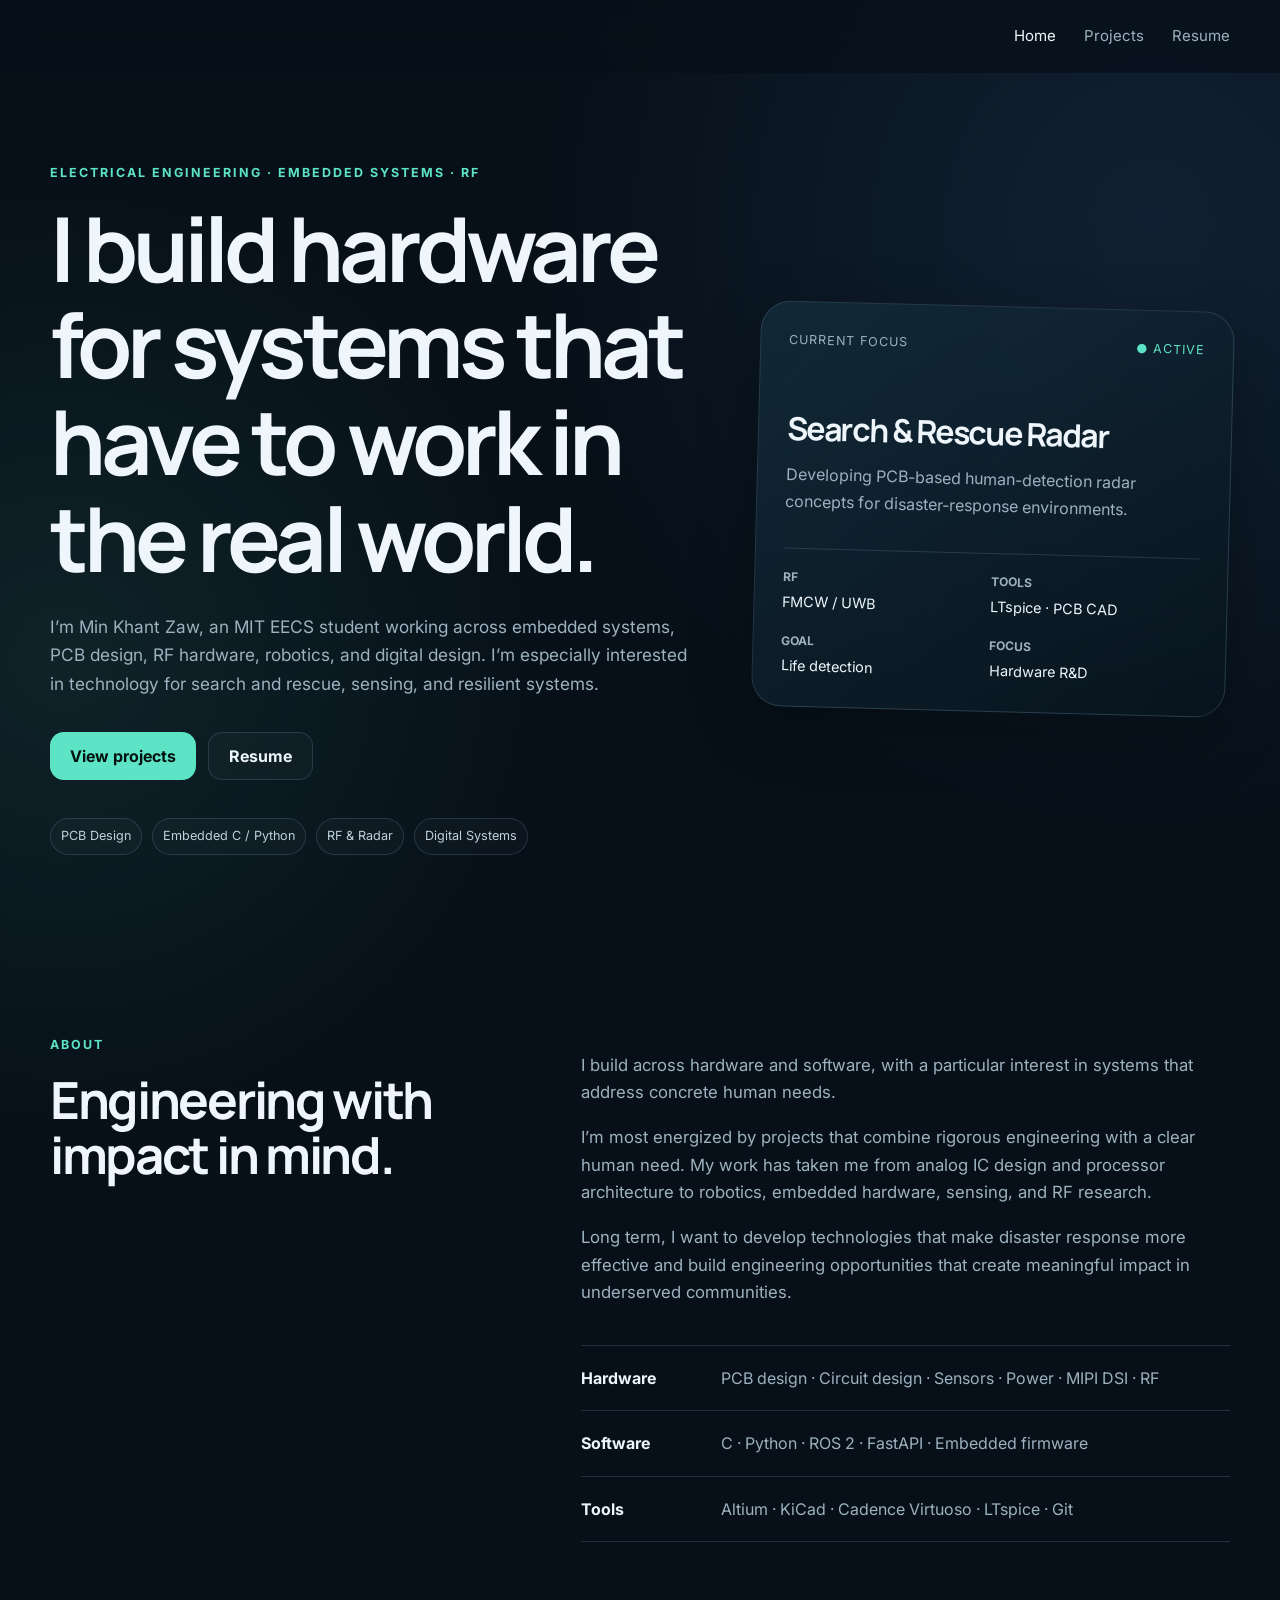
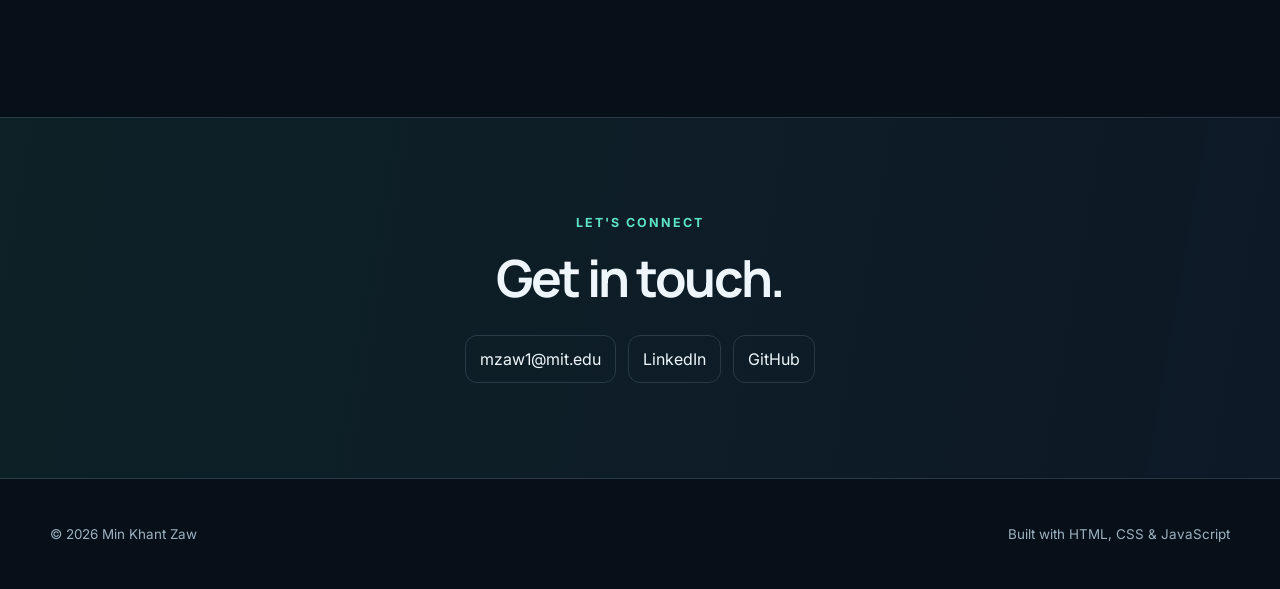
==== index.html @ 9ec224e6 "Combine about content with home page" ====
<!DOCTYPE html>
<html lang="en">
<head>
  <meta charset="UTF-8" />
  <meta name="viewport" content="width=device-width, initial-scale=1.0" />
  <meta name="description" content="Min Khant Zaw's electrical engineering and embedded systems portfolio." />
  <meta property="og:title" content="Min Khant Zaw | Engineering Portfolio" />
  <meta property="og:description" content="Electrical engineering, embedded systems, RF, robotics, and digital design projects." />
  <meta property="og:type" content="website" />
  <meta property="og:image" content="https://min-khant-zaw.github.io/og.png" />
  <meta name="twitter:card" content="summary_large_image" />
  <meta name="twitter:title" content="Min Khant Zaw | Engineering Portfolio" />
  <meta name="twitter:description" content="Electrical engineering, embedded systems, RF, robotics, and digital design projects." />
  <meta name="twitter:image" content="https://min-khant-zaw.github.io/og.png" />
  <title>Min Khant Zaw | Engineering Portfolio</title>
  <link rel="preconnect" href="https://fonts.googleapis.com">
  <link rel="preconnect" href="https://fonts.gstatic.com" crossorigin>
  <link href="https://fonts.googleapis.com/css2?family=Inter:wght@400;500;600;700&family=Manrope:wght@600;700;800&display=swap" rel="stylesheet">
  <link rel="stylesheet" href="styles.css" />
</head>
<body>
  <header class="site-header">
    <nav class="nav nav-simple container" aria-label="Primary navigation">
      <button class="nav-toggle" aria-expanded="false" aria-controls="nav-links" aria-label="Toggle navigation">☰</button>
      <div class="nav-links" id="nav-links">
        <a href="index.html" aria-current="page">Home</a>
        <a href="projects.html">Projects</a>
        <a href="resume.pdf" target="_blank" rel="noopener">Resume</a>
      </div>
    </nav>
  </header>

  <main id="top">
    <section class="hero container">
      <div class="hero-copy reveal">
        <p class="eyebrow">ELECTRICAL ENGINEERING · EMBEDDED SYSTEMS · RF</p>
        <h1>I build hardware for systems that have to work in the real world.</h1>
        <p class="hero-text">
          I’m Min Khant Zaw, an MIT EECS student working across embedded systems, PCB design,
          RF hardware, robotics, and digital design. I’m especially interested in technology
          for search and rescue, sensing, and resilient systems.
        </p>
        <div class="hero-actions">
          <a class="button primary" href="projects.html">View projects</a>
          <a class="button secondary" href="resume.pdf" target="_blank" rel="noopener">Resume</a>
        </div>
        <div class="hero-meta" aria-label="Areas of focus">
          <span>PCB Design</span>
          <span>Embedded C / Python</span>
          <span>RF & Radar</span>
          <span>Digital Systems</span>
        </div>
      </div>

      <aside class="hero-panel reveal" aria-label="Engineering focus">
        <div class="signal-card">
          <div class="signal-header">
            <span>Current focus</span>
            <span class="status-dot">● Active</span>
          </div>
          <h2>Search & Rescue Radar</h2>
          <p>Developing PCB-based human-detection radar concepts for disaster-response environments.</p>
          <div class="signal-grid">
            <div><strong>RF</strong><span>FMCW / UWB</span></div>
            <div><strong>Tools</strong><span>LTspice · PCB CAD</span></div>
            <div><strong>Goal</strong><span>Life detection</span></div>
            <div><strong>Focus</strong><span>Hardware R&D</span></div>
          </div>
        </div>
      </aside>
    </section>

    <section class="section page-section split-section container" aria-labelledby="about-title">
      <div class="section-heading reveal">
        <p class="eyebrow">ABOUT</p>
        <h2 id="about-title">Engineering with impact in mind.</h2>
      </div>
      <div class="about-copy reveal">
        <p>I build across hardware and software, with a particular interest in systems that address concrete human needs.</p>
        <p>I’m most energized by projects that combine rigorous engineering with a clear human need. My work has taken me from analog IC design and processor architecture to robotics, embedded hardware, sensing, and RF research.</p>
        <p>Long term, I want to develop technologies that make disaster response more effective and build engineering opportunities that create meaningful impact in underserved communities.</p>
        <div class="skills">
          <div><strong>Hardware</strong><span>PCB design · Circuit design · Sensors · Power · MIPI DSI · RF</span></div>
          <div><strong>Software</strong><span>C · Python · ROS 2 · FastAPI · Embedded firmware</span></div>
          <div><strong>Tools</strong><span>Altium · KiCad · Cadence Virtuoso · LTspice · Git</span></div>
        </div>
      </div>
    </section>

    <section class="contact-section" aria-labelledby="connect-title">
      <div class="contact-inner container reveal">
        <p class="eyebrow">LET'S CONNECT</p>
        <h2 id="connect-title">Get in touch.</h2>
        <div class="contact-links">
          <a href="mailto:mzaw1@mit.edu">mzaw1@mit.edu</a>
          <a href="https://www.linkedin.com/in/minkhant-zaw/" target="_blank" rel="noopener">LinkedIn</a>
          <a href="https://github.com/Min-Khant-Zaw" target="_blank" rel="noopener">GitHub</a>
        </div>
      </div>
    </section>
  </main>

  <footer class="footer container">
    <span>© <span id="year"></span> Min Khant Zaw</span>
    <span>Built with HTML, CSS & JavaScript</span>
  </footer>

  <script src="script.js"></script>
</body>
</html>
---- styles.css ----
:root {
  --bg: #071019;
  --bg-soft: #0b1722;
  --panel: rgba(15, 31, 44, 0.72);
  --panel-solid: #0f1f2c;
  --text: #eef6fb;
  --muted: #9db1bf;
  --line: rgba(173, 213, 235, 0.16);
  --accent: #5de4c7;
  --accent-2: #5fa8ff;
  --max: 1180px;
  --radius: 24px;
  --shadow: 0 20px 60px rgba(0,0,0,.28);
}

* { box-sizing: border-box; }
html { scroll-behavior: smooth; }
body {
  margin: 0;
  font-family: Inter, system-ui, -apple-system, BlinkMacSystemFont, "Segoe UI", sans-serif;
  color: var(--text);
  background:
    radial-gradient(circle at 90% 10%, rgba(95,168,255,.11), transparent 27%),
    radial-gradient(circle at 5% 30%, rgba(93,228,199,.09), transparent 25%),
    var(--bg);
  line-height: 1.65;
}

a { color: inherit; text-decoration: none; }
button { font: inherit; }
.container { width: min(calc(100% - 40px), var(--max)); margin-inline: auto; }

.site-header {
  position: sticky; top: 0; z-index: 20;
  background: rgba(7,16,25,.72);
  backdrop-filter: blur(18px);
  border-bottom: 1px solid transparent;
}
.site-header.scrolled { border-bottom-color: var(--line); }
.nav { min-height: 72px; display: flex; align-items: center; justify-content: space-between; }
.nav-simple { justify-content: flex-end; }
.brand {
  width: 44px; height: 44px; display: grid; place-items: center;
  border: 1px solid var(--line); border-radius: 13px; font-family: Manrope, sans-serif;
  font-weight: 800; letter-spacing: -.05em; background: rgba(255,255,255,.03);
}
.nav-links { display: flex; gap: 28px; color: var(--muted); font-size: .94rem; }
.nav-links a:hover { color: var(--text); }
.nav-links a[aria-current="page"] { color: var(--text); }
.nav-toggle { display: none; background: none; color: var(--text); border: 0; font-size: 1.4rem; }

.hero { min-height: 700px; display: grid; grid-template-columns: 1.15fr .85fr; gap: 64px; align-items: center; padding-block: 90px 110px; }
.eyebrow { margin: 0 0 16px; color: var(--accent); font-size: .78rem; font-weight: 700; letter-spacing: .16em; }
h1,h2,h3 { font-family: Manrope, Inter, sans-serif; line-height: 1.08; margin-top: 0; }
h1 { max-width: 780px; font-size: clamp(3rem, 7vw, 5.9rem); letter-spacing: -.055em; margin-bottom: 26px; }
h2 { font-size: clamp(2.1rem, 4vw, 3.6rem); letter-spacing: -.045em; margin-bottom: 18px; }
h3 { font-size: 1.32rem; letter-spacing: -.025em; margin-bottom: 12px; }
.hero-text { max-width: 710px; color: var(--muted); font-size: 1.08rem; }
.hero-actions { display: flex; gap: 12px; margin: 34px 0 38px; flex-wrap: wrap; }
.button { display: inline-flex; min-height: 48px; align-items: center; justify-content: center; padding: 0 20px; border-radius: 14px; font-weight: 700; }
.button.primary { color: #04110e; background: var(--accent); }
.button.primary:hover { transform: translateY(-2px); }
.button.secondary { border: 1px solid var(--line); background: rgba(255,255,255,.025); }
.hero-meta { display: flex; flex-wrap: wrap; gap: 10px; }
.hero-meta span, .tags span { padding: 7px 10px; color: #bfd0da; border: 1px solid var(--line); border-radius: 999px; font-size: .79rem; background: rgba(255,255,255,.025); }

.signal-card { padding: 28px; border: 1px solid var(--line); border-radius: 30px; background: linear-gradient(145deg, rgba(19,43,58,.88), rgba(8,20,29,.8)); box-shadow: var(--shadow); transform: rotate(1.5deg); }
.signal-header { display: flex; justify-content: space-between; gap: 20px; color: var(--muted); font-size: .78rem; text-transform: uppercase; letter-spacing: .08em; }
.status-dot { color: var(--accent); }
.signal-card h2 { margin: 60px 0 12px; font-size: 2rem; }
.signal-card p { color: var(--muted); }
.signal-grid { display: grid; grid-template-columns: 1fr 1fr; border-top: 1px solid var(--line); margin-top: 34px; }
.signal-grid div { padding: 18px 10px 0 0; }
.signal-grid strong, .signal-grid span { display: block; }
.signal-grid strong { font-size: .75rem; color: var(--muted); text-transform: uppercase; }
.signal-grid span { font-size: .9rem; margin-top: 3px; }

.section { padding-block: 105px; }
.page-hero { padding-block: 100px 50px; border-bottom: 1px solid var(--line); }
.page-hero h1 { font-size: clamp(3.5rem, 8vw, 6.6rem); margin-bottom: 20px; }
.page-hero > p:last-child { max-width: 760px; margin: 0; color: var(--muted); font-size: 1.08rem; }
.page-section { padding-top: 70px; }
.section-heading { max-width: 720px; margin-bottom: 46px; }
.section-heading > p:last-child { color: var(--muted); margin-bottom: 0; }
.project-grid { display: grid; grid-template-columns: repeat(2, minmax(0,1fr)); gap: 22px; }
.project-card { overflow: hidden; border: 1px solid var(--line); border-radius: var(--radius); background: var(--panel); box-shadow: 0 8px 30px rgba(0,0,0,.13); }
.project-card:hover { border-color: rgba(93,228,199,.34); transform: translateY(-4px); }
.project-card, .button { transition: .24s ease; }
.project-card.featured { grid-column: 1 / -1; display: grid; grid-template-columns: .92fr 1.08fr; }
.project-visual { position: relative; min-height: 250px; overflow: hidden; border-bottom: 1px solid var(--line); background: #0b1722; }
.featured .project-visual { min-height: 100%; border-bottom: 0; border-right: 1px solid var(--line); }
.project-content { padding: 28px; }
.project-topline { display: flex; justify-content: space-between; gap: 20px; margin-bottom: 18px; color: var(--muted); font-size: .75rem; text-transform: uppercase; letter-spacing: .08em; }
.project-content > p { color: var(--muted); }
.project-content ul { padding-left: 19px; color: #c3d1da; }
.tags { display: flex; flex-wrap: wrap; gap: 8px; margin-top: 22px; }

/* Project illustrations */
.radar-visual { min-height: 380px; background: radial-gradient(circle at 50% 50%, #102b32, #08131c 68%); }
.radar-ring { position: absolute; left: 50%; top: 50%; border: 1px solid rgba(93,228,199,.27); border-radius: 50%; transform: translate(-50%,-50%); }
.ring-1 { width: 120px; height: 120px; } .ring-2 { width: 220px; height: 220px; } .ring-3 { width: 330px; height: 330px; }
.radar-sweep { position: absolute; left: 50%; top: 50%; width: 44%; height: 2px; transform-origin: left center; background: linear-gradient(90deg, var(--accent), transparent); animation: sweep 5s linear infinite; }
.radar-target { position: absolute; width: 9px; height: 9px; border-radius: 50%; background: var(--accent); box-shadow: 0 0 16px var(--accent); }
.target-1 { top: 31%; right: 25%; } .target-2 { bottom: 26%; left: 31%; }
@keyframes sweep { to { transform: rotate(360deg); } }

.heat-visual { background: linear-gradient(145deg,#0f1728,#122331); }
.heat-map { position:absolute; inset:0; background: radial-gradient(circle at 20% 25%, rgba(95,168,255,.55), transparent 16%), radial-gradient(circle at 68% 65%, rgba(93,228,199,.5), transparent 18%), radial-gradient(circle at 44% 45%, rgba(255,149,89,.38), transparent 14%); filter: blur(2px); }
.device-chip { position:absolute; right:28px; bottom:28px; padding:20px 24px; border:1px solid rgba(255,255,255,.16); border-radius:16px; background:#111f29; font-weight:700; box-shadow: 0 12px 30px rgba(0,0,0,.3); }
.cpu-visual { display:grid; place-items:center; background-image: linear-gradient(rgba(255,255,255,.035) 1px, transparent 1px), linear-gradient(90deg, rgba(255,255,255,.035) 1px, transparent 1px); background-size:32px 32px; }
.cpu-core { z-index:2; display:grid; place-items:center; width:105px; height:105px; border:1px solid rgba(95,168,255,.48); border-radius:20px; background:#102133; box-shadow:0 0 45px rgba(95,168,255,.12); font-weight:800; }
.trace { position:absolute; background:rgba(95,168,255,.45); } .t1,.t2{height:2px;width:35%;}.t1{left:0;top:40%;}.t2{right:0;bottom:40%;}.t3,.t4{width:2px;height:33%;}.t3{top:0;left:40%;}.t4{bottom:0;right:40%;}
.robot-visual { perspective: 400px; background: linear-gradient(#0e2230,#08121a); }
.road { position:absolute; left:22%; right:22%; top:0; bottom:-20%; background:#182630; transform: rotateX(52deg); transform-origin:top; }
.lane { position:absolute; top:0; bottom:-20%; width:3px; background:rgba(255,255,255,.55); transform:rotateX(52deg); transform-origin:top; }.lane.left{left:39%;}.lane.right{right:39%;}
.robot { position:absolute; left:50%; bottom:45px; transform:translateX(-50%); font-size:2.6rem; color:var(--accent); text-shadow:0 0 20px rgba(93,228,199,.5); }
.analog-visual { display:grid; place-items:center; padding:28px; color:var(--accent-2); background:linear-gradient(145deg,#101c28,#0b151e); }
.analog-visual svg { width:100%; max-height:190px; }
.display-visual { background:linear-gradient(135deg,#09131d,#122230); }
.screen { position:absolute; left:10%; top:14%; width:42%; height:67%; border:4px solid #1d3341; border-radius:14px; background:linear-gradient(160deg,#204463,#102231); display:grid; place-items:center; box-shadow:0 20px 35px rgba(0,0,0,.25); }
.board { position:absolute; right:9%; top:30%; width:30%; height:40%; border:1px solid rgba(93,228,199,.4); background:#14352f; border-radius:12px; display:grid; place-items:center; font-size:.8rem; }
.cable { position:absolute; left:50%; right:35%; top:49%; height:8px; background:#c0ac7b; transform:rotate(-5deg); }

.timeline { border-top: 1px solid var(--line); }
.timeline-item { display: grid; grid-template-columns: 190px 1fr; gap: 32px; padding: 30px 0; border-bottom: 1px solid var(--line); }
.timeline-date { color: var(--accent); font-size: .9rem; font-weight: 600; }
.timeline-item h3 { margin-bottom: 6px; }
.timeline-item p { color: var(--muted); margin: 0; }

.split-section { display:grid; grid-template-columns:.82fr 1.18fr; gap:80px; align-items:start; }
.split-section .section-heading { position:sticky; top:110px; }
.about-copy > p { color:var(--muted); font-size:1.05rem; }
.skills { margin-top:38px; border-top:1px solid var(--line); }
.skills div { padding:19px 0; border-bottom:1px solid var(--line); display:grid; grid-template-columns:120px 1fr; gap:20px; }
.skills span { color:var(--muted); }

.contact-section { margin-top:70px; border-top:1px solid var(--line); border-bottom:1px solid var(--line); background:linear-gradient(100deg,rgba(93,228,199,.08),rgba(95,168,255,.06)); }
.contact-inner { padding-block:95px; text-align:center; }
.contact-inner h2 { max-width:780px; margin-inline:auto; }
.contact-inner h1 { max-width:900px; margin-inline:auto; font-size:clamp(3rem,7vw,5.8rem); }
.contact-inner > p:not(.eyebrow) { color:var(--muted); }
.contact-links { display:flex; justify-content:center; flex-wrap:wrap; gap:12px; margin-top:30px; }
.contact-links a { padding:10px 14px; border:1px solid var(--line); border-radius:12px; }
.contact-links a:hover { border-color:rgba(93,228,199,.45); }
.contact-page { min-height:calc(100vh - 182px); display:grid; align-items:center; }
.standalone-contact { width:100%; margin-top:0; }
.footer { min-height:110px; display:flex; align-items:center; justify-content:space-between; gap:20px; color:var(--muted); font-size:.84rem; }

.reveal { opacity:0; transform:translateY(16px); transition:opacity .65s ease, transform .65s ease; }
.reveal.visible { opacity:1; transform:none; }

@media (max-width: 900px) {
  .hero { grid-template-columns:1fr; min-height:auto; gap:36px; padding-top:75px; }
  .hero-panel { max-width:600px; }
  .project-grid { grid-template-columns:1fr; }
  .project-card.featured { grid-column:auto; grid-template-columns:1fr; }
  .featured .project-visual { border-right:0; border-bottom:1px solid var(--line); min-height:300px; }
  .split-section { grid-template-columns:1fr; gap:12px; }
  .split-section .section-heading { position:static; }
}

@media (max-width: 680px) {
  .container { width:min(calc(100% - 28px),var(--max)); }
  .nav-toggle { display:block; }
  .nav-links { display:none; position:absolute; top:72px; left:14px; right:14px; padding:18px; flex-direction:column; gap:15px; border:1px solid var(--line); border-radius:16px; background:#0b1722; box-shadow:var(--shadow); }
  .nav-links.open { display:flex; }
  .hero { padding-block:64px 80px; }
  .page-hero { padding-block:70px 38px; }
  h1 { font-size:clamp(2.8rem,14vw,4.2rem); }
  .section { padding-block:78px; }
  .timeline-item { grid-template-columns:1fr; gap:6px; }
  .skills div { grid-template-columns:1fr; gap:5px; }
  .footer { flex-direction:column; justify-content:center; align-items:flex-start; padding-block:28px; }
}

@media (prefers-reduced-motion: reduce) {
  html { scroll-behavior:auto; }
  *, *::before, *::after { animation-duration:.01ms !important; animation-iteration-count:1 !important; transition-duration:.01ms !important; }
  .reveal { opacity:1; transform:none; }
}
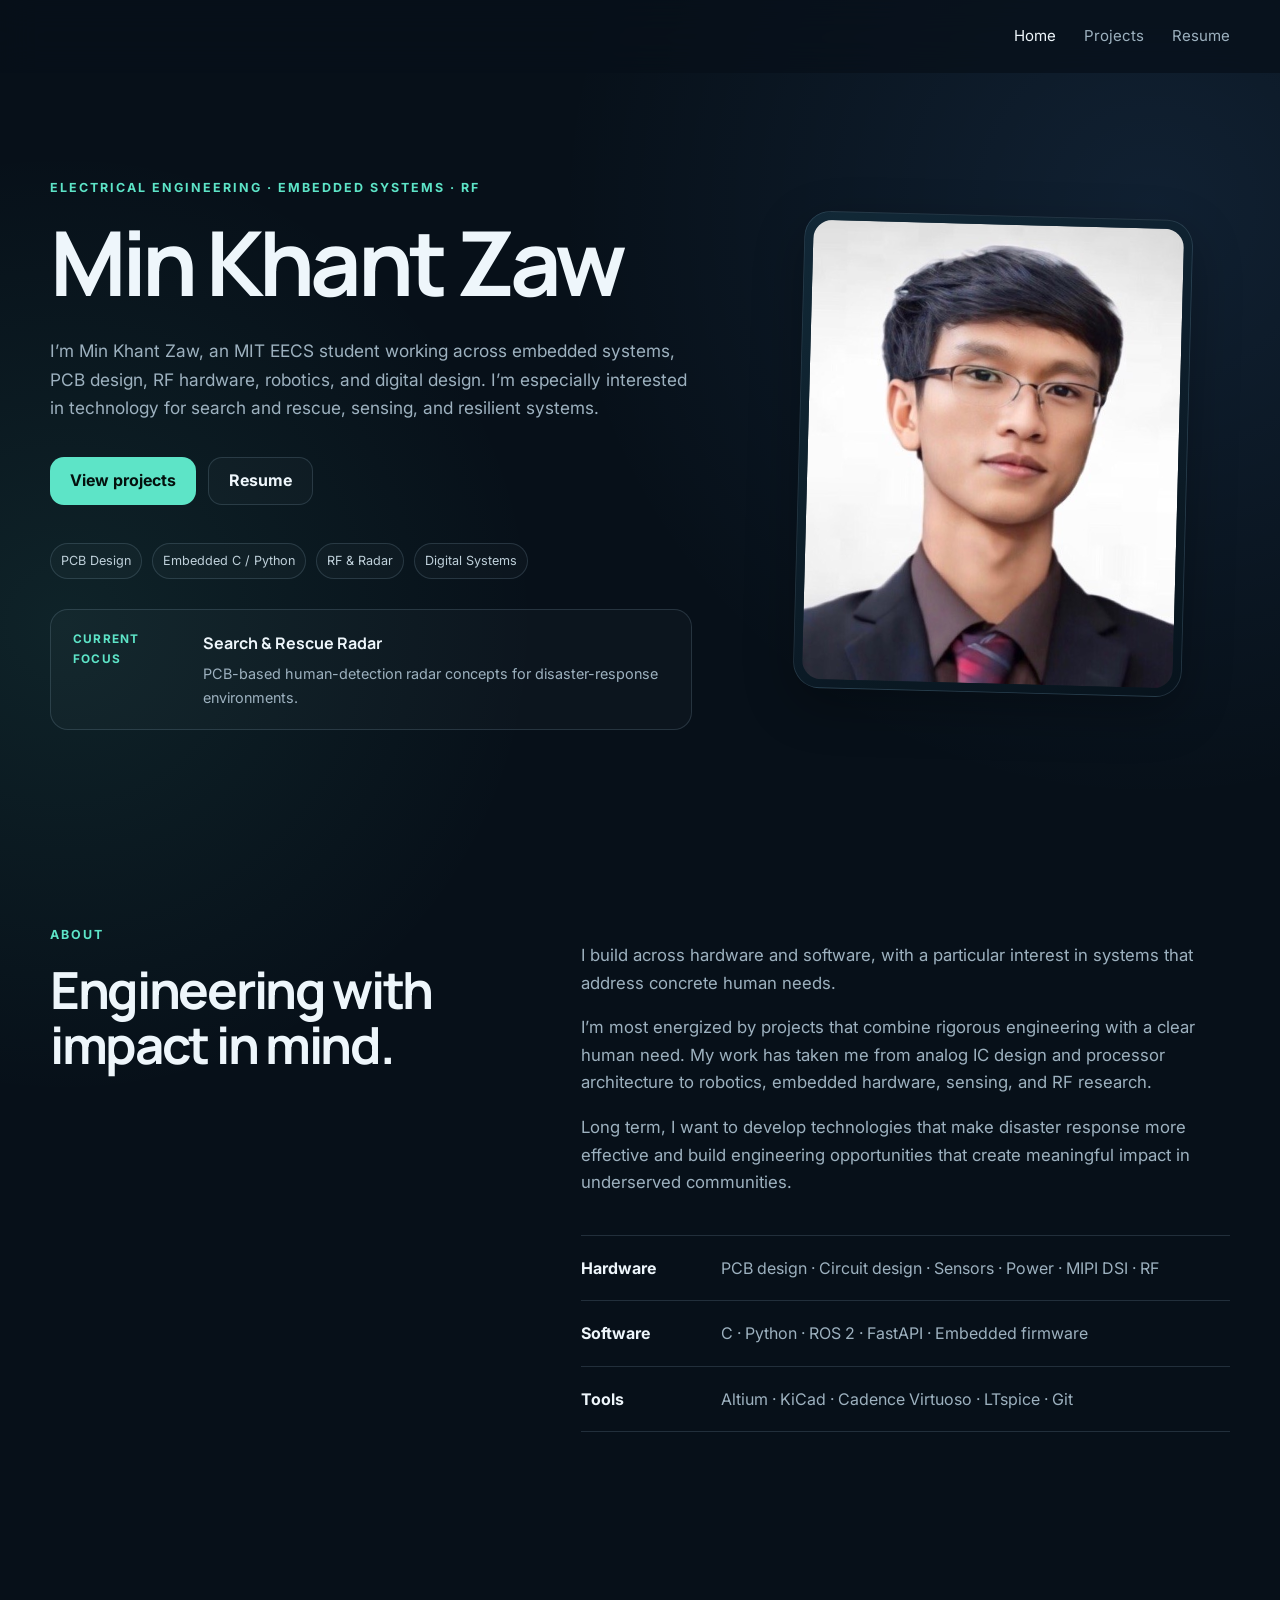
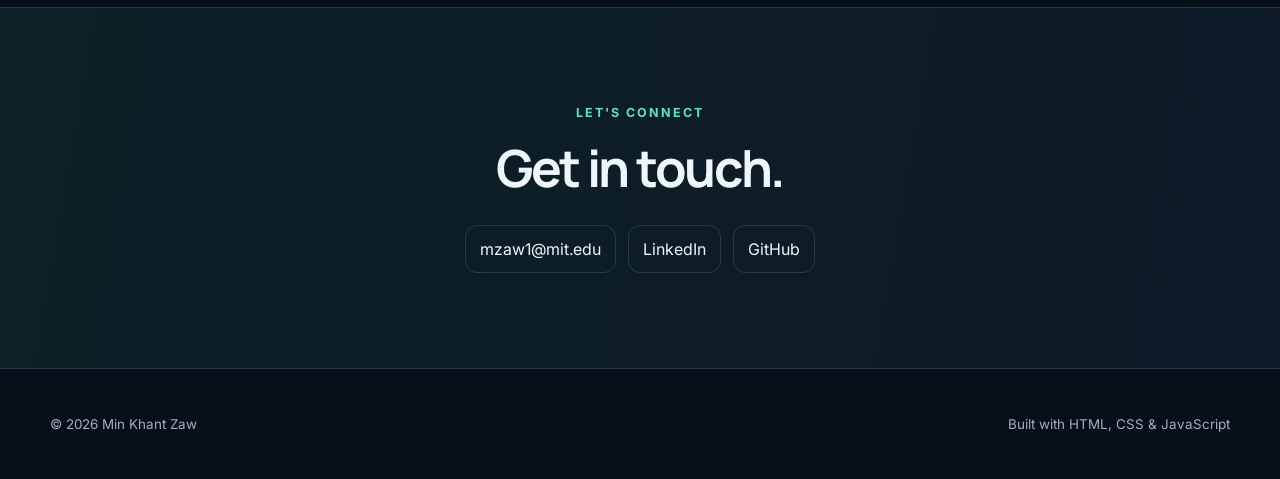
==== commit f1c583db: "Add portrait and current focus to home" ====
--- a/index.html
+++ b/index.html
@@ -34,7 +34,7 @@
     <section class="hero container">
       <div class="hero-copy reveal">
         <p class="eyebrow">ELECTRICAL ENGINEERING · EMBEDDED SYSTEMS · RF</p>
-        <h1>I build hardware for systems that have to work in the real world.</h1>
+        <h1>Min Khant Zaw</h1>
         <p class="hero-text">
           I’m Min Khant Zaw, an MIT EECS student working across embedded systems, PCB design,
           RF hardware, robotics, and digital design. I’m especially interested in technology
@@ -50,23 +50,19 @@
           <span>RF & Radar</span>
           <span>Digital Systems</span>
         </div>
+        <div class="focus-strip">
+          <span class="focus-label">Current focus</span>
+          <div>
+            <strong>Search &amp; Rescue Radar</strong>
+            <p>PCB-based human-detection radar concepts for disaster-response environments.</p>
+          </div>
+        </div>
       </div>
 
-      <aside class="hero-panel reveal" aria-label="Engineering focus">
-        <div class="signal-card">
-          <div class="signal-header">
-            <span>Current focus</span>
-            <span class="status-dot">● Active</span>
-          </div>
-          <h2>Search & Rescue Radar</h2>
-          <p>Developing PCB-based human-detection radar concepts for disaster-response environments.</p>
-          <div class="signal-grid">
-            <div><strong>RF</strong><span>FMCW / UWB</span></div>
-            <div><strong>Tools</strong><span>LTspice · PCB CAD</span></div>
-            <div><strong>Goal</strong><span>Life detection</span></div>
-            <div><strong>Focus</strong><span>Hardware R&D</span></div>
-          </div>
-        </div>
+      <aside class="hero-panel reveal" aria-label="Portrait of Min Khant Zaw">
+        <figure class="profile-card">
+          <img src="profile-picture.jpg" alt="Min Khant Zaw" width="560" height="560" />
+        </figure>
       </aside>
     </section>
 
--- a/styles.css
+++ b/styles.css
@@ -63,6 +63,45 @@
 .button.secondary { border: 1px solid var(--line); background: rgba(255,255,255,.025); }
 .hero-meta { display: flex; flex-wrap: wrap; gap: 10px; }
 .hero-meta span, .tags span { padding: 7px 10px; color: #bfd0da; border: 1px solid var(--line); border-radius: 999px; font-size: .79rem; background: rgba(255,255,255,.025); }
+
+.hero-panel { display: flex; justify-content: center; }
+.profile-card {
+  margin: 0;
+  padding: 10px;
+  border: 1px solid var(--line);
+  border-radius: 32px;
+  background: linear-gradient(145deg, rgba(19,43,58,.88), rgba(8,20,29,.8));
+  box-shadow: var(--shadow);
+  transform: rotate(1.5deg) scale(.82);
+  transform-origin: center;
+}
+.profile-card img {
+  display: block;
+  width: 100%;
+  aspect-ratio: 1;
+  object-fit: cover;
+  border-radius: 23px;
+}
+.focus-strip {
+  max-width: 710px;
+  display: grid;
+  grid-template-columns: 110px 1fr;
+  gap: 20px;
+  margin-top: 30px;
+  padding: 20px 22px;
+  border: 1px solid var(--line);
+  border-radius: 18px;
+  background: rgba(255,255,255,.025);
+}
+.focus-label {
+  color: var(--accent);
+  font-size: .74rem;
+  font-weight: 700;
+  letter-spacing: .1em;
+  text-transform: uppercase;
+}
+.focus-strip strong { display: block; font-family: Manrope, Inter, sans-serif; }
+.focus-strip p { margin: 5px 0 0; color: var(--muted); font-size: .9rem; }
 
 .signal-card { padding: 28px; border: 1px solid var(--line); border-radius: 30px; background: linear-gradient(145deg, rgba(19,43,58,.88), rgba(8,20,29,.8)); box-shadow: var(--shadow); transform: rotate(1.5deg); }
 .signal-header { display: flex; justify-content: space-between; gap: 20px; color: var(--muted); font-size: .78rem; text-transform: uppercase; letter-spacing: .08em; }
@@ -170,6 +209,7 @@
   .section { padding-block:78px; }
   .timeline-item { grid-template-columns:1fr; gap:6px; }
   .skills div { grid-template-columns:1fr; gap:5px; }
+  .focus-strip { grid-template-columns: 1fr; gap: 8px; }
   .footer { flex-direction:column; justify-content:center; align-items:flex-start; padding-block:28px; }
 }
 
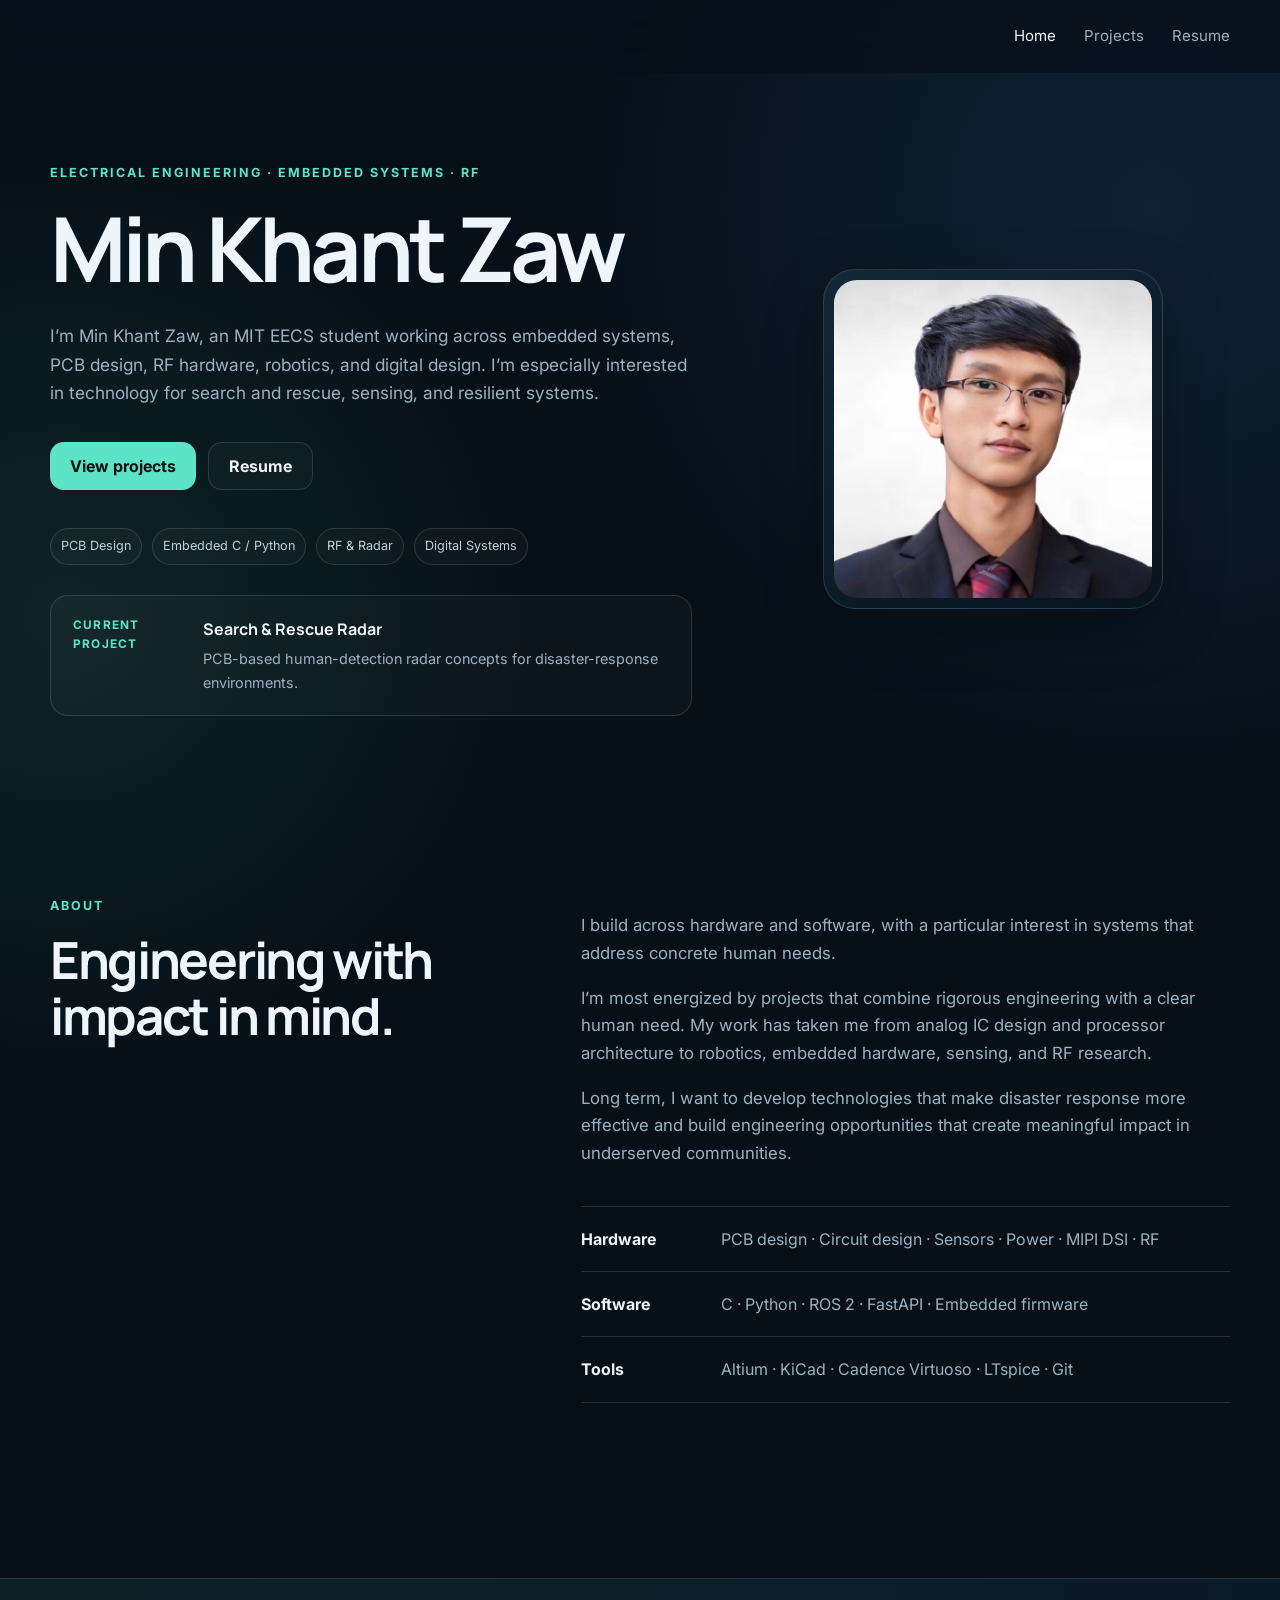
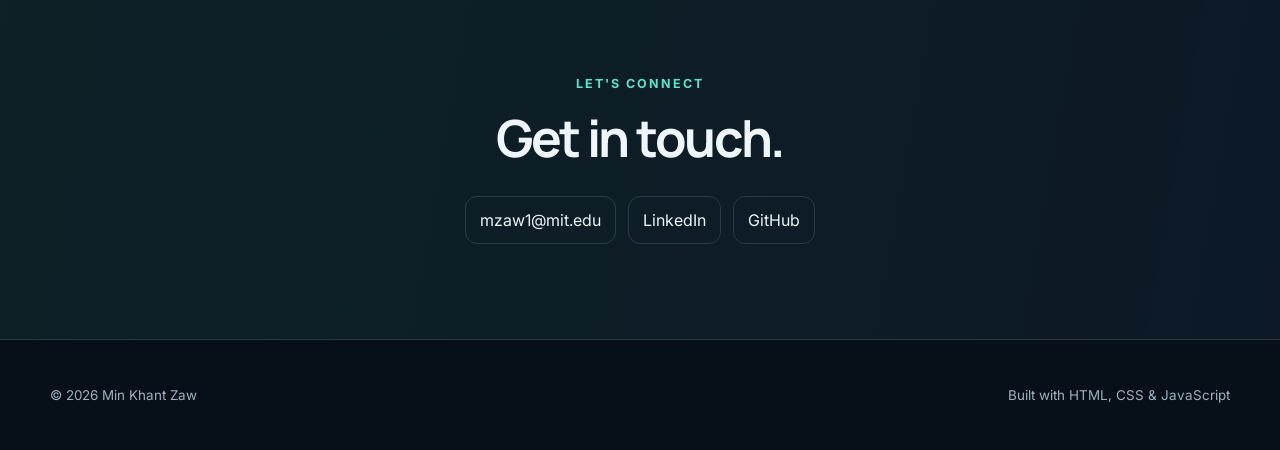
==== commit ebb221b0: "Resize portrait without cropping" ====
--- a/index.html
+++ b/index.html
@@ -51,7 +51,7 @@
           <span>Digital Systems</span>
         </div>
         <div class="focus-strip">
-          <span class="focus-label">Current focus</span>
+          <span class="focus-label">Current Project</span>
           <div>
             <strong>Search &amp; Rescue Radar</strong>
             <p>PCB-based human-detection radar concepts for disaster-response environments.</p>
--- a/styles.css
+++ b/styles.css
@@ -64,22 +64,21 @@
 .hero-meta { display: flex; flex-wrap: wrap; gap: 10px; }
 .hero-meta span, .tags span { padding: 7px 10px; color: #bfd0da; border: 1px solid var(--line); border-radius: 999px; font-size: .79rem; background: rgba(255,255,255,.025); }
 
-.hero-panel { display: flex; justify-content: center; }
+.hero-panel { display: flex; justify-content: center; align-items: center; }
 .profile-card {
   margin: 0;
+  width: min(100%, 340px);
   padding: 10px;
   border: 1px solid var(--line);
   border-radius: 32px;
   background: linear-gradient(145deg, rgba(19,43,58,.88), rgba(8,20,29,.8));
   box-shadow: var(--shadow);
-  transform: rotate(1.5deg) scale(.82);
-  transform-origin: center;
 }
 .profile-card img {
   display: block;
   width: 100%;
-  aspect-ratio: 1;
-  object-fit: cover;
+  height: auto;
+  object-fit: contain;
   border-radius: 23px;
 }
 .focus-strip {
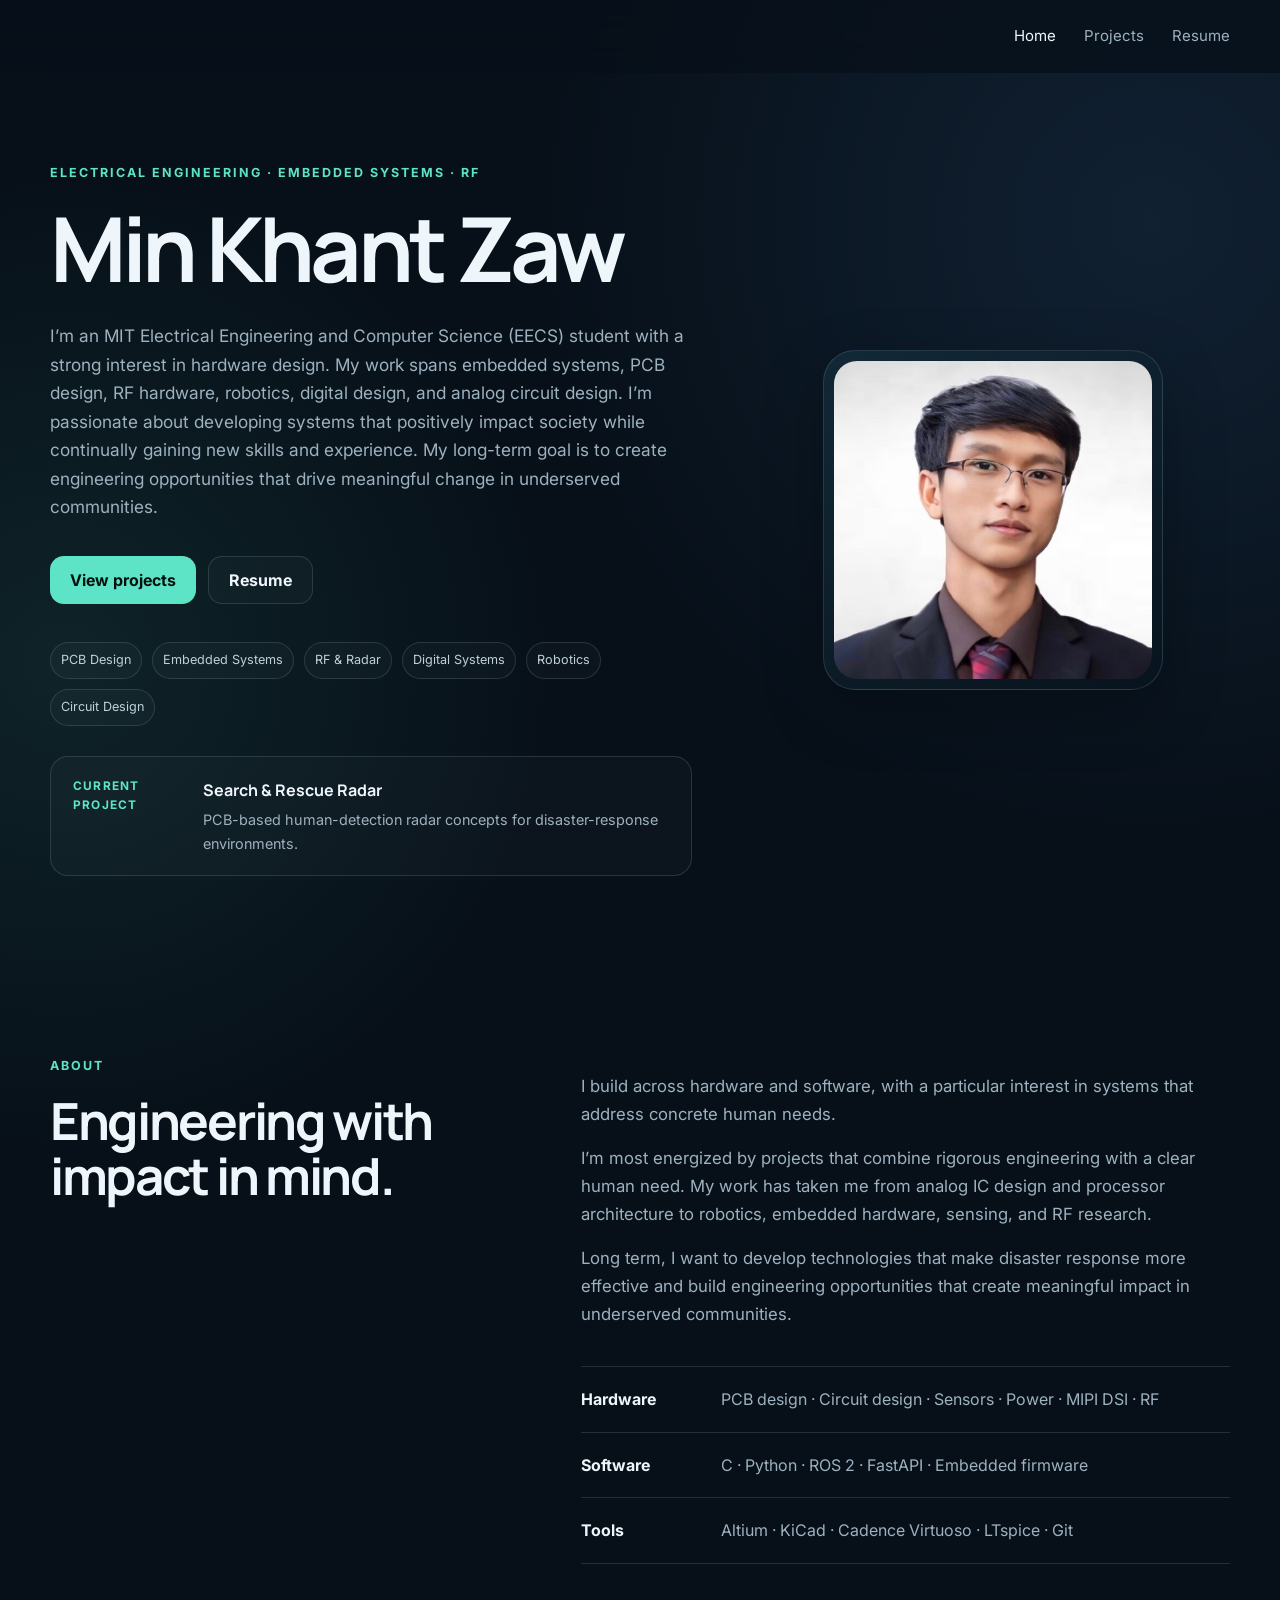
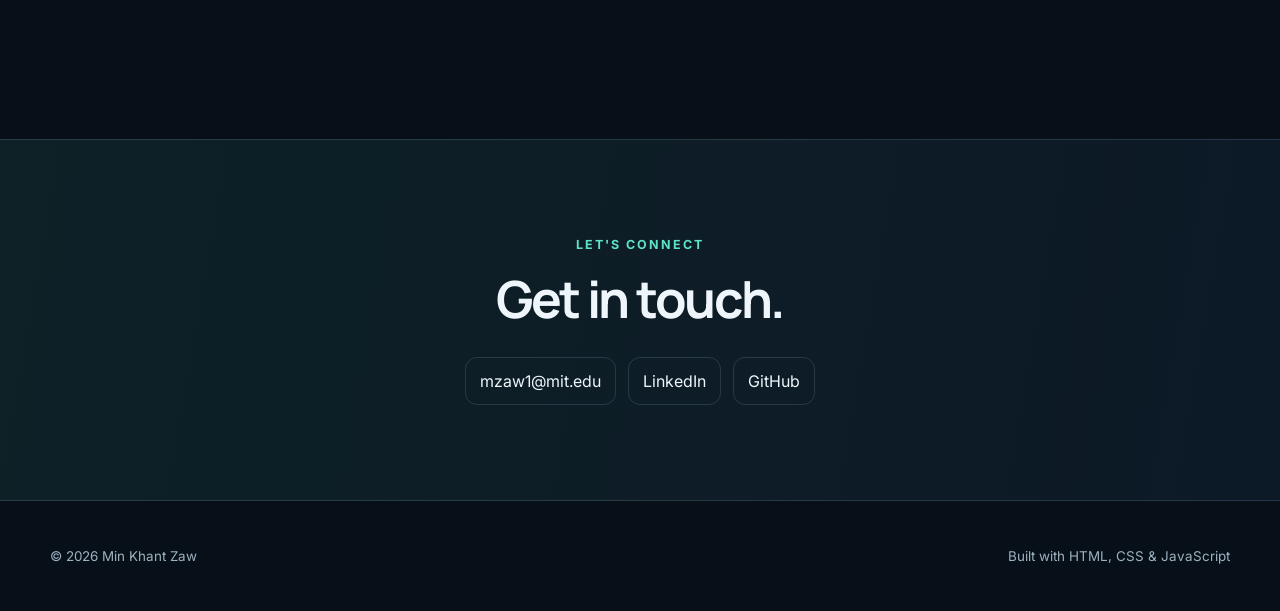
==== commit 5f132986: "Update home introduction and focus areas" ====
--- a/index.html
+++ b/index.html
@@ -16,7 +16,7 @@
   <link rel="preconnect" href="https://fonts.googleapis.com">
   <link rel="preconnect" href="https://fonts.gstatic.com" crossorigin>
   <link href="https://fonts.googleapis.com/css2?family=Inter:wght@400;500;600;700&family=Manrope:wght@600;700;800&display=swap" rel="stylesheet">
-  <link rel="stylesheet" href="styles.css" />
+  <link rel="stylesheet" href="styles.css?v=14" />
 </head>
 <body>
   <header class="site-header">
@@ -36,9 +36,7 @@
         <p class="eyebrow">ELECTRICAL ENGINEERING · EMBEDDED SYSTEMS · RF</p>
         <h1>Min Khant Zaw</h1>
         <p class="hero-text">
-          I’m Min Khant Zaw, an MIT EECS student working across embedded systems, PCB design,
-          RF hardware, robotics, and digital design. I’m especially interested in technology
-          for search and rescue, sensing, and resilient systems.
+          I’m an MIT Electrical Engineering and Computer Science (EECS) student with a strong interest in hardware design. My work spans embedded systems, PCB design, RF hardware, robotics, digital design, and analog circuit design. I’m passionate about developing systems that positively impact society while continually gaining new skills and experience. My long-term goal is to create engineering opportunities that drive meaningful change in underserved communities.
         </p>
         <div class="hero-actions">
           <a class="button primary" href="projects.html">View projects</a>
@@ -46,9 +44,11 @@
         </div>
         <div class="hero-meta" aria-label="Areas of focus">
           <span>PCB Design</span>
-          <span>Embedded C / Python</span>
+          <span>Embedded Systems</span>
           <span>RF & Radar</span>
           <span>Digital Systems</span>
+          <span>Robotics</span>
+          <span>Circuit Design</span>
         </div>
         <div class="focus-strip">
           <span class="focus-label">Current Project</span>
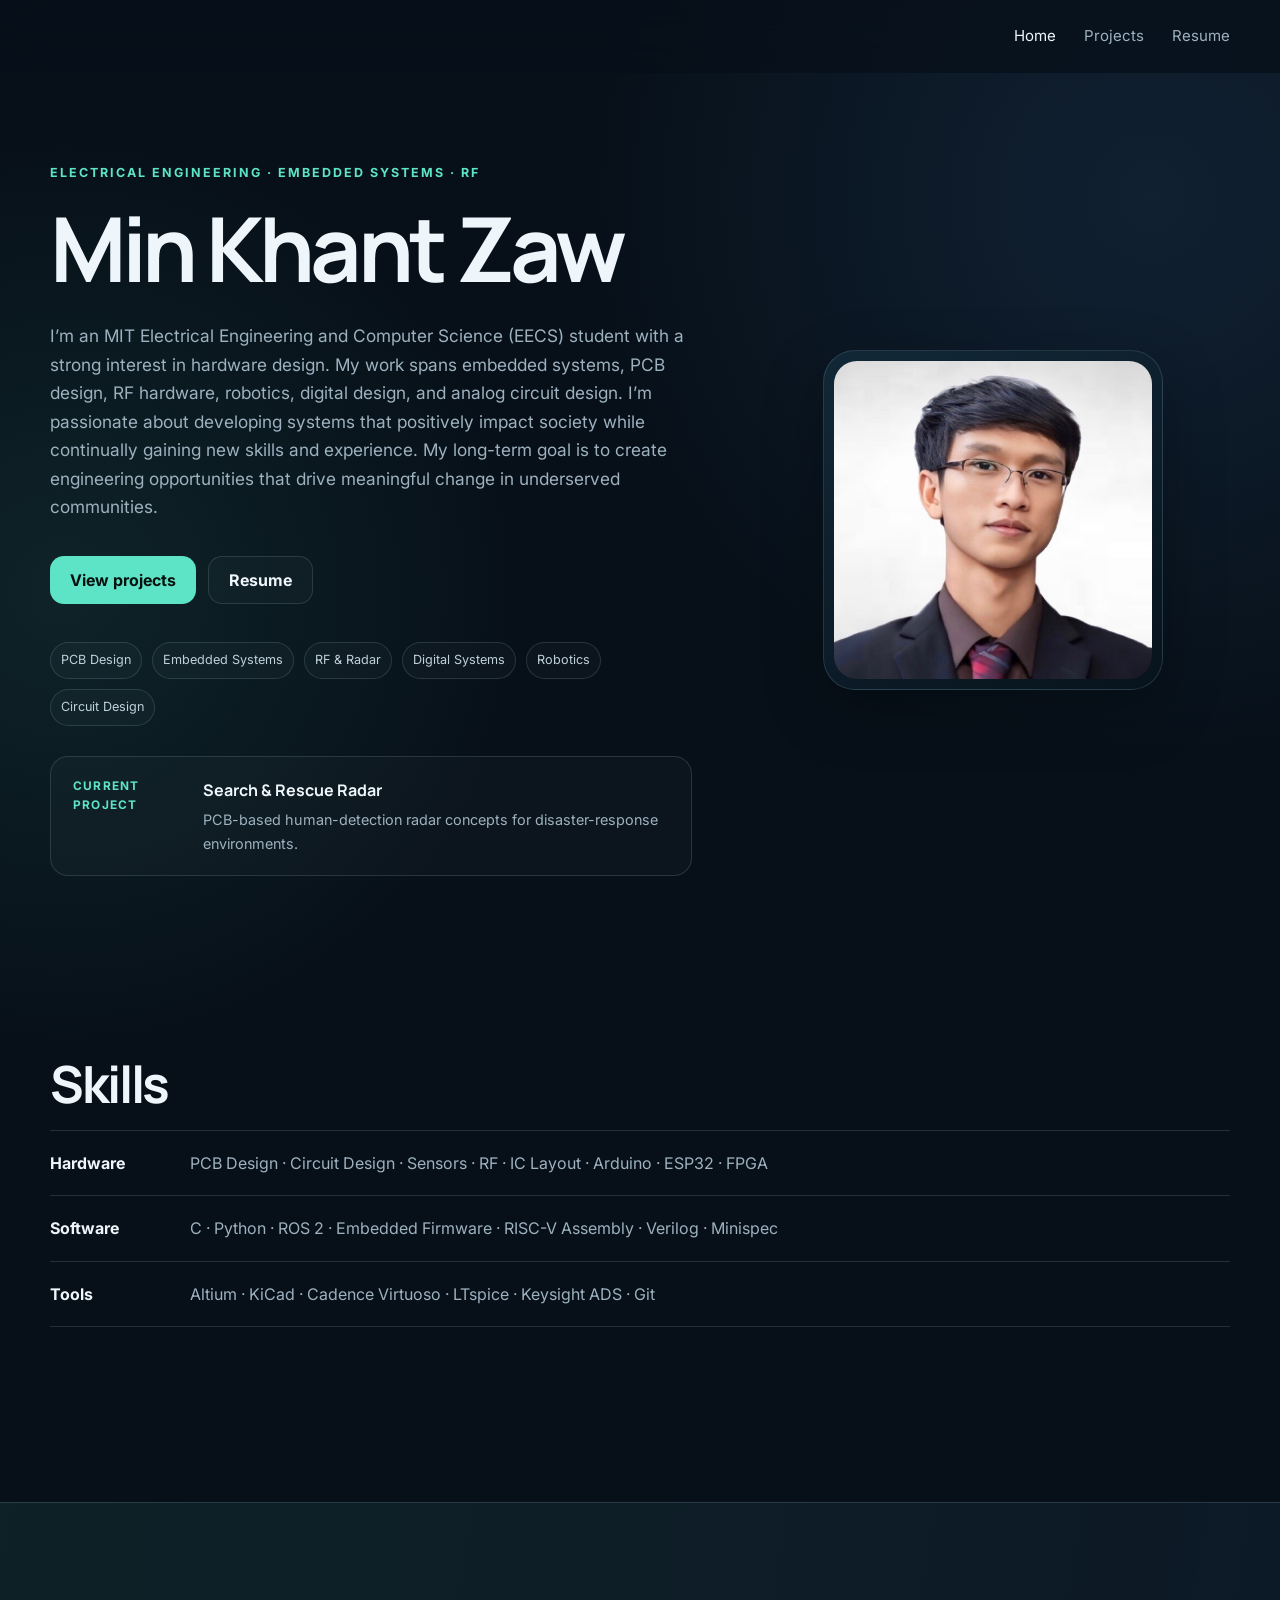
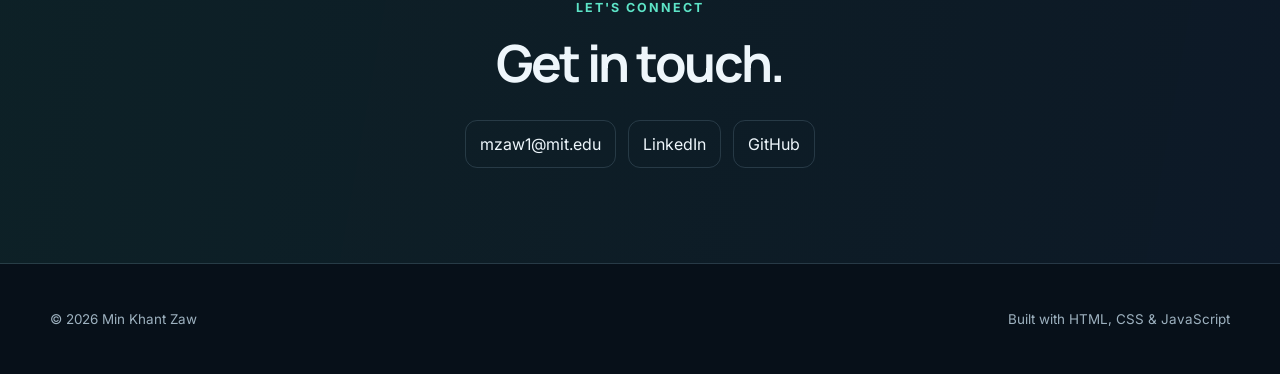
==== commit 65955566: "Replace About with updated Skills section" ====
--- a/index.html
+++ b/index.html
@@ -16,7 +16,7 @@
   <link rel="preconnect" href="https://fonts.googleapis.com">
   <link rel="preconnect" href="https://fonts.gstatic.com" crossorigin>
   <link href="https://fonts.googleapis.com/css2?family=Inter:wght@400;500;600;700&family=Manrope:wght@600;700;800&display=swap" rel="stylesheet">
-  <link rel="stylesheet" href="styles.css?v=14" />
+  <link rel="stylesheet" href="styles.css?v=18" />
 </head>
 <body>
   <header class="site-header">
@@ -66,19 +66,15 @@
       </aside>
     </section>
 
-    <section class="section page-section split-section container" aria-labelledby="about-title">
+    <section class="section page-section skills-section container" aria-labelledby="skills-title">
       <div class="section-heading reveal">
-        <p class="eyebrow">ABOUT</p>
-        <h2 id="about-title">Engineering with impact in mind.</h2>
+        <h2 id="skills-title">Skills</h2>
       </div>
       <div class="about-copy reveal">
-        <p>I build across hardware and software, with a particular interest in systems that address concrete human needs.</p>
-        <p>I’m most energized by projects that combine rigorous engineering with a clear human need. My work has taken me from analog IC design and processor architecture to robotics, embedded hardware, sensing, and RF research.</p>
-        <p>Long term, I want to develop technologies that make disaster response more effective and build engineering opportunities that create meaningful impact in underserved communities.</p>
         <div class="skills">
-          <div><strong>Hardware</strong><span>PCB design · Circuit design · Sensors · Power · MIPI DSI · RF</span></div>
-          <div><strong>Software</strong><span>C · Python · ROS 2 · FastAPI · Embedded firmware</span></div>
-          <div><strong>Tools</strong><span>Altium · KiCad · Cadence Virtuoso · LTspice · Git</span></div>
+          <div><strong>Hardware</strong><span>PCB Design · Circuit Design · Sensors · RF · IC Layout · Arduino · ESP32 · FPGA</span></div>
+          <div><strong>Software</strong><span>C · Python · ROS 2 · Embedded Firmware · RISC-V Assembly · Verilog · Minispec</span></div>
+          <div><strong>Tools</strong><span>Altium · KiCad · Cadence Virtuoso · LTspice · Keysight ADS · Git</span></div>
         </div>
       </div>
     </section>
--- a/styles.css
+++ b/styles.css
@@ -171,6 +171,8 @@
 .skills { margin-top:38px; border-top:1px solid var(--line); }
 .skills div { padding:19px 0; border-bottom:1px solid var(--line); display:grid; grid-template-columns:120px 1fr; gap:20px; }
 .skills span { color:var(--muted); }
+.skills-section .section-heading { margin-bottom: 18px; }
+.skills-section .skills { margin-top: 0; }
 
 .contact-section { margin-top:70px; border-top:1px solid var(--line); border-bottom:1px solid var(--line); background:linear-gradient(100deg,rgba(93,228,199,.08),rgba(95,168,255,.06)); }
 .contact-inner { padding-block:95px; text-align:center; }
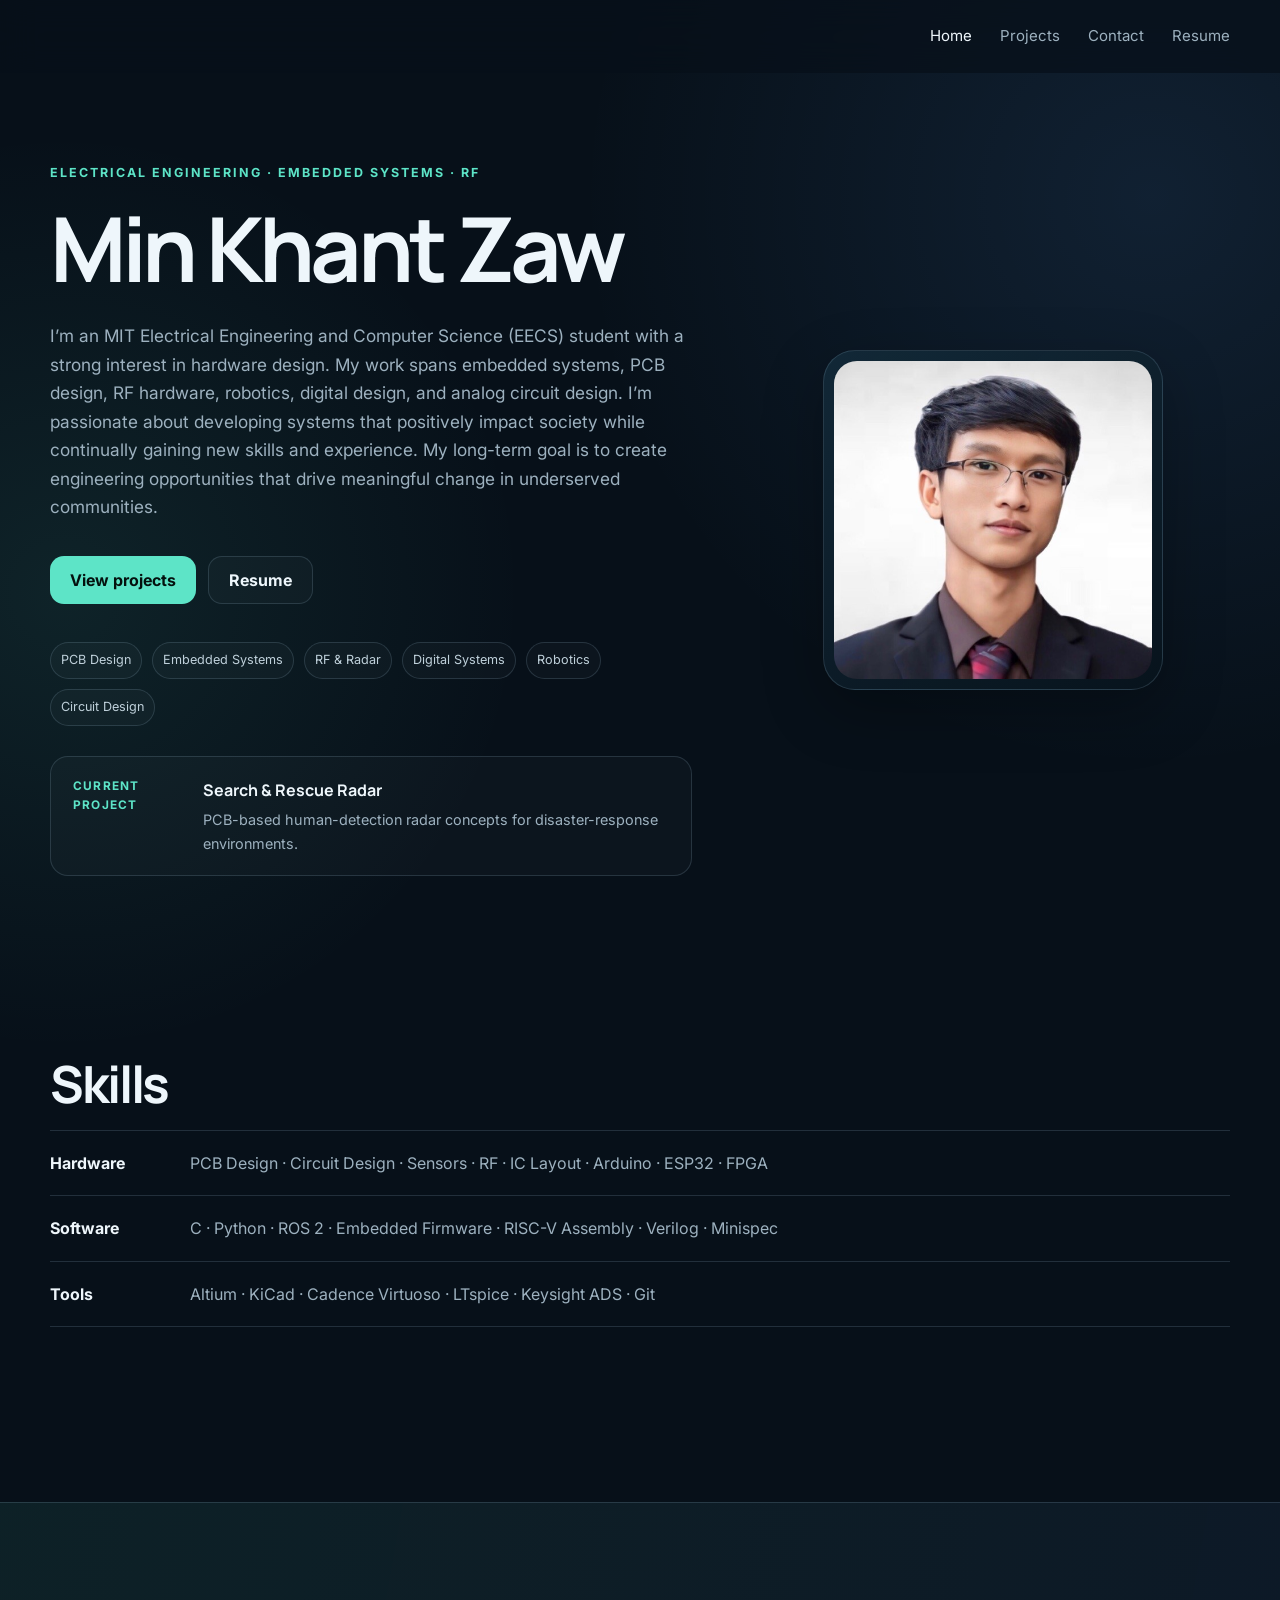
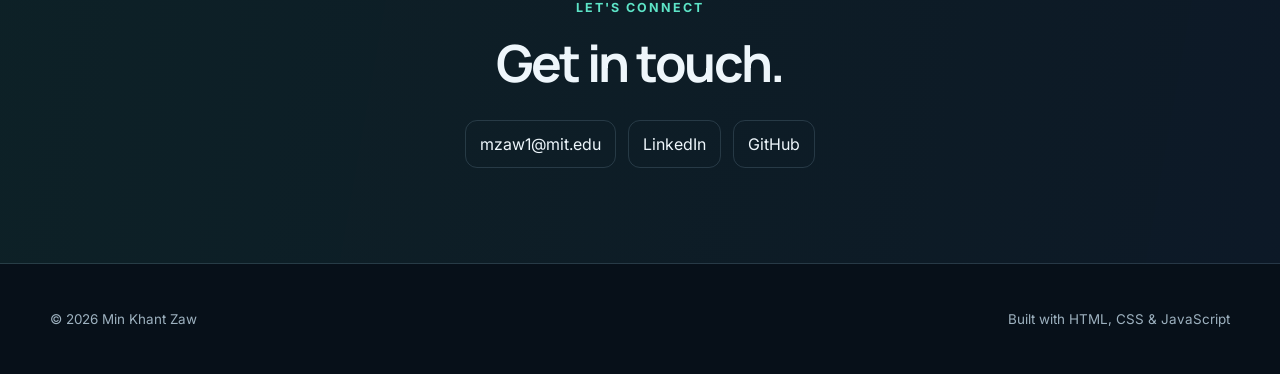
==== commit b5922d61: "Restore standalone Contact page" ====
--- a/index.html
+++ b/index.html
@@ -16,7 +16,7 @@
   <link rel="preconnect" href="https://fonts.googleapis.com">
   <link rel="preconnect" href="https://fonts.gstatic.com" crossorigin>
   <link href="https://fonts.googleapis.com/css2?family=Inter:wght@400;500;600;700&family=Manrope:wght@600;700;800&display=swap" rel="stylesheet">
-  <link rel="stylesheet" href="styles.css?v=18" />
+  <link rel="stylesheet" href="styles.css?v=21" />
 </head>
 <body>
   <header class="site-header">
@@ -25,6 +25,7 @@
       <div class="nav-links" id="nav-links">
         <a href="index.html" aria-current="page">Home</a>
         <a href="projects.html">Projects</a>
+        <a href="contact.html">Contact</a>
         <a href="resume.pdf" target="_blank" rel="noopener">Resume</a>
       </div>
     </nav>
--- a/styles.css
+++ b/styles.css
@@ -182,7 +182,7 @@
 .contact-links { display:flex; justify-content:center; flex-wrap:wrap; gap:12px; margin-top:30px; }
 .contact-links a { padding:10px 14px; border:1px solid var(--line); border-radius:12px; }
 .contact-links a:hover { border-color:rgba(93,228,199,.45); }
-.contact-page { min-height:calc(100vh - 182px); display:grid; align-items:center; }
+.contact-page { min-height:calc(100vh - 72px); display:grid; align-items:center; }
 .standalone-contact { width:100%; margin-top:0; }
 .footer { min-height:110px; display:flex; align-items:center; justify-content:space-between; gap:20px; color:var(--muted); font-size:.84rem; }
 
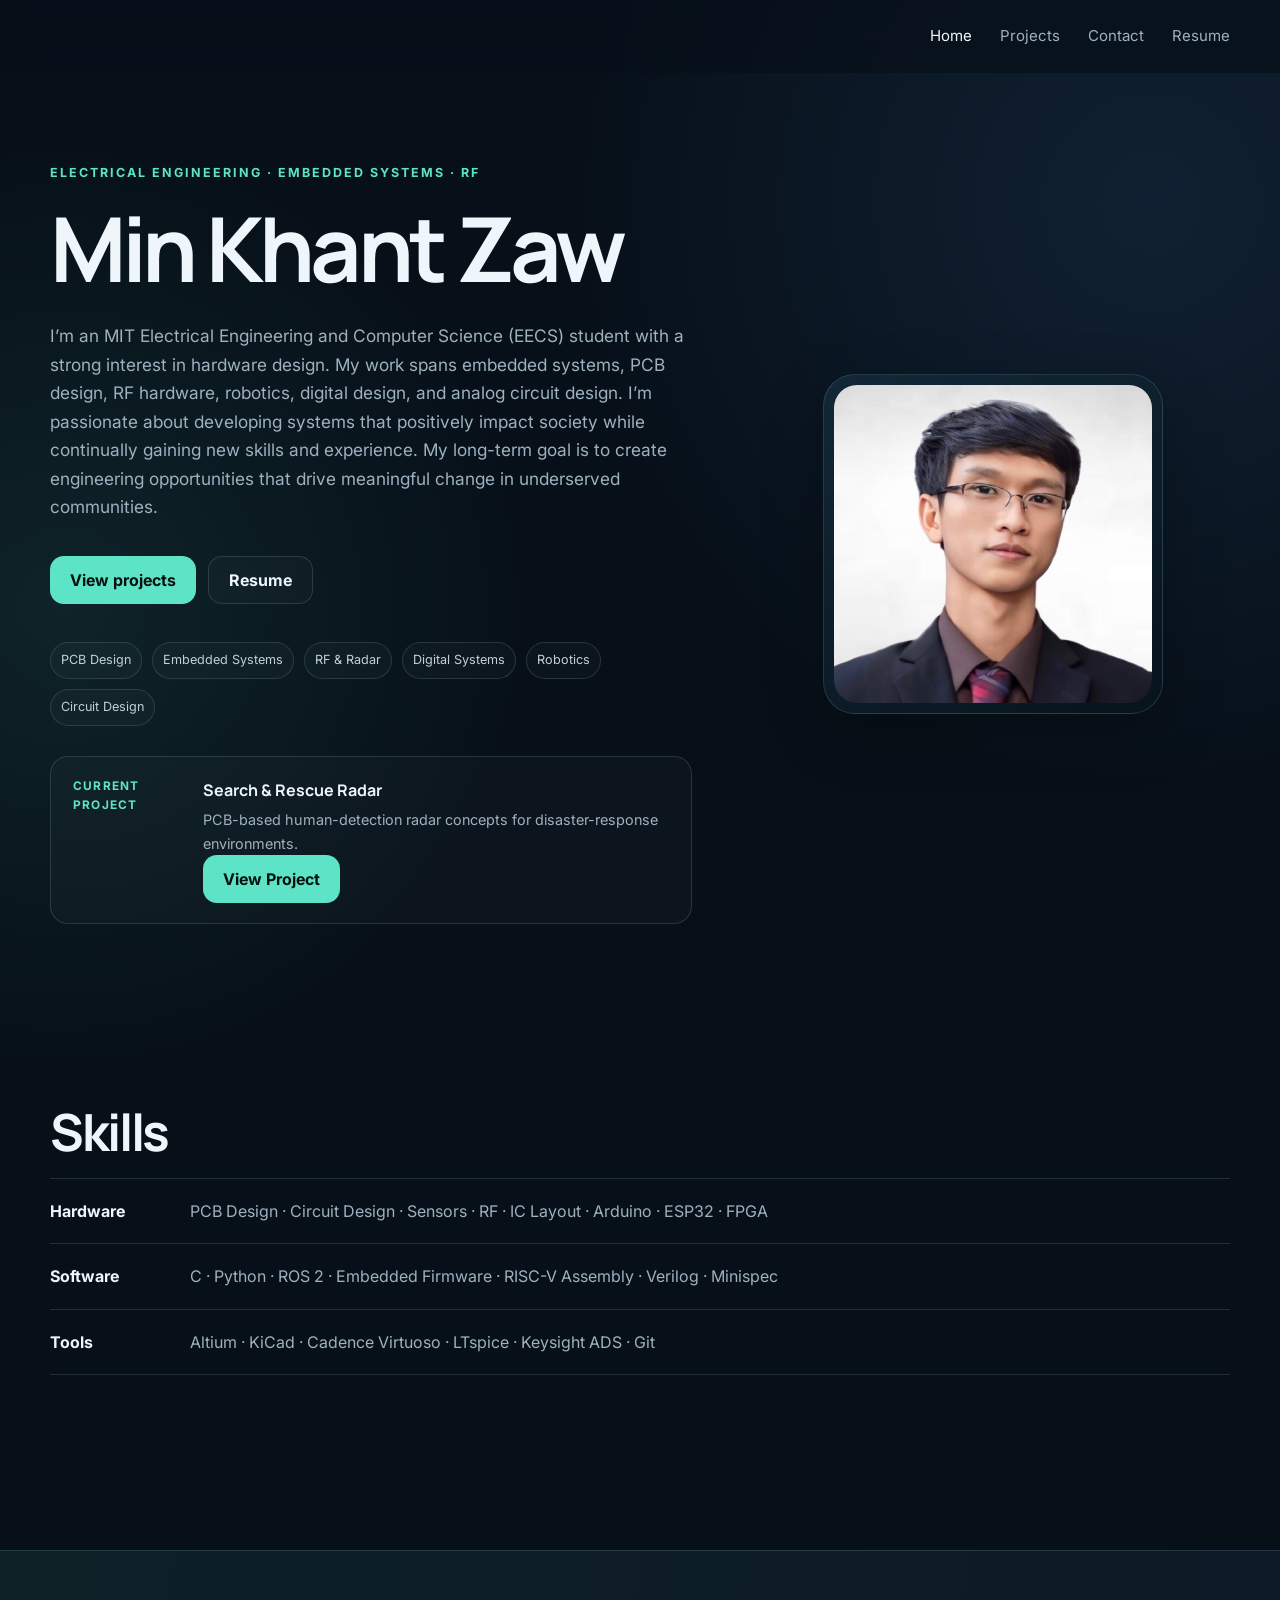
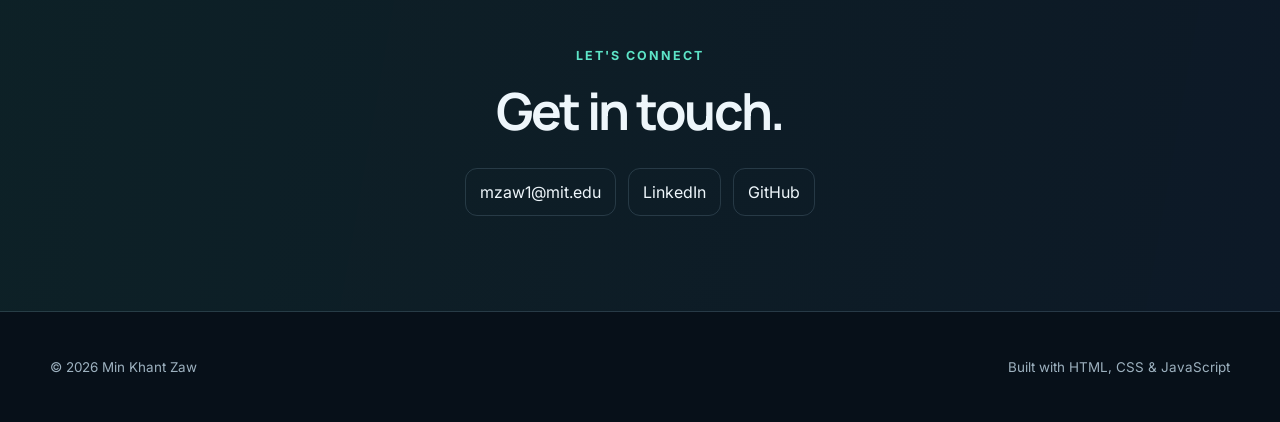
==== commit 20f8542c: "Link current project feature" ====
--- a/index.html
+++ b/index.html
@@ -51,13 +51,14 @@
           <span>Robotics</span>
           <span>Circuit Design</span>
         </div>
-        <div class="focus-strip">
+        <a class="focus-strip" href="search-rescue-radar.html" aria-label="View Search and Rescue Radar project">
           <span class="focus-label">Current Project</span>
           <div>
             <strong>Search &amp; Rescue Radar</strong>
             <p>PCB-based human-detection radar concepts for disaster-response environments.</p>
+            <span class="button primary focus-button">View Project</span>
           </div>
-        </div>
+        </a>
       </div>
 
       <aside class="hero-panel reveal" aria-label="Portrait of Min Khant Zaw">
--- a/styles.css
+++ b/styles.css
@@ -1,221 +1,259 @@
-:root {
-  --bg: #071019;
-  --bg-soft: #0b1722;
-  --panel: rgba(15, 31, 44, 0.72);
-  --panel-solid: #0f1f2c;
-  --text: #eef6fb;
-  --muted: #9db1bf;
-  --line: rgba(173, 213, 235, 0.16);
-  --accent: #5de4c7;
-  --accent-2: #5fa8ff;
-  --max: 1180px;
-  --radius: 24px;
-  --shadow: 0 20px 60px rgba(0,0,0,.28);
-}
-
-* { box-sizing: border-box; }
-html { scroll-behavior: smooth; }
-body {
-  margin: 0;
-  font-family: Inter, system-ui, -apple-system, BlinkMacSystemFont, "Segoe UI", sans-serif;
-  color: var(--text);
-  background:
-    radial-gradient(circle at 90% 10%, rgba(95,168,255,.11), transparent 27%),
-    radial-gradient(circle at 5% 30%, rgba(93,228,199,.09), transparent 25%),
-    var(--bg);
-  line-height: 1.65;
-}
-
-a { color: inherit; text-decoration: none; }
-button { font: inherit; }
-.container { width: min(calc(100% - 40px), var(--max)); margin-inline: auto; }
-
-.site-header {
-  position: sticky; top: 0; z-index: 20;
-  background: rgba(7,16,25,.72);
-  backdrop-filter: blur(18px);
-  border-bottom: 1px solid transparent;
-}
-.site-header.scrolled { border-bottom-color: var(--line); }
-.nav { min-height: 72px; display: flex; align-items: center; justify-content: space-between; }
-.nav-simple { justify-content: flex-end; }
-.brand {
-  width: 44px; height: 44px; display: grid; place-items: center;
-  border: 1px solid var(--line); border-radius: 13px; font-family: Manrope, sans-serif;
-  font-weight: 800; letter-spacing: -.05em; background: rgba(255,255,255,.03);
-}
-.nav-links { display: flex; gap: 28px; color: var(--muted); font-size: .94rem; }
-.nav-links a:hover { color: var(--text); }
-.nav-links a[aria-current="page"] { color: var(--text); }
-.nav-toggle { display: none; background: none; color: var(--text); border: 0; font-size: 1.4rem; }
-
-.hero { min-height: 700px; display: grid; grid-template-columns: 1.15fr .85fr; gap: 64px; align-items: center; padding-block: 90px 110px; }
-.eyebrow { margin: 0 0 16px; color: var(--accent); font-size: .78rem; font-weight: 700; letter-spacing: .16em; }
-h1,h2,h3 { font-family: Manrope, Inter, sans-serif; line-height: 1.08; margin-top: 0; }
-h1 { max-width: 780px; font-size: clamp(3rem, 7vw, 5.9rem); letter-spacing: -.055em; margin-bottom: 26px; }
-h2 { font-size: clamp(2.1rem, 4vw, 3.6rem); letter-spacing: -.045em; margin-bottom: 18px; }
-h3 { font-size: 1.32rem; letter-spacing: -.025em; margin-bottom: 12px; }
-.hero-text { max-width: 710px; color: var(--muted); font-size: 1.08rem; }
-.hero-actions { display: flex; gap: 12px; margin: 34px 0 38px; flex-wrap: wrap; }
-.button { display: inline-flex; min-height: 48px; align-items: center; justify-content: center; padding: 0 20px; border-radius: 14px; font-weight: 700; }
-.button.primary { color: #04110e; background: var(--accent); }
-.button.primary:hover { transform: translateY(-2px); }
-.button.secondary { border: 1px solid var(--line); background: rgba(255,255,255,.025); }
-.hero-meta { display: flex; flex-wrap: wrap; gap: 10px; }
-.hero-meta span, .tags span { padding: 7px 10px; color: #bfd0da; border: 1px solid var(--line); border-radius: 999px; font-size: .79rem; background: rgba(255,255,255,.025); }
-
-.hero-panel { display: flex; justify-content: center; align-items: center; }
-.profile-card {
-  margin: 0;
-  width: min(100%, 340px);
-  padding: 10px;
-  border: 1px solid var(--line);
-  border-radius: 32px;
-  background: linear-gradient(145deg, rgba(19,43,58,.88), rgba(8,20,29,.8));
-  box-shadow: var(--shadow);
-}
-.profile-card img {
-  display: block;
-  width: 100%;
-  height: auto;
-  object-fit: contain;
-  border-radius: 23px;
-}
-.focus-strip {
-  max-width: 710px;
-  display: grid;
-  grid-template-columns: 110px 1fr;
-  gap: 20px;
-  margin-top: 30px;
-  padding: 20px 22px;
-  border: 1px solid var(--line);
-  border-radius: 18px;
-  background: rgba(255,255,255,.025);
-}
-.focus-label {
-  color: var(--accent);
-  font-size: .74rem;
-  font-weight: 700;
-  letter-spacing: .1em;
-  text-transform: uppercase;
-}
-.focus-strip strong { display: block; font-family: Manrope, Inter, sans-serif; }
-.focus-strip p { margin: 5px 0 0; color: var(--muted); font-size: .9rem; }
-
-.signal-card { padding: 28px; border: 1px solid var(--line); border-radius: 30px; background: linear-gradient(145deg, rgba(19,43,58,.88), rgba(8,20,29,.8)); box-shadow: var(--shadow); transform: rotate(1.5deg); }
-.signal-header { display: flex; justify-content: space-between; gap: 20px; color: var(--muted); font-size: .78rem; text-transform: uppercase; letter-spacing: .08em; }
-.status-dot { color: var(--accent); }
-.signal-card h2 { margin: 60px 0 12px; font-size: 2rem; }
-.signal-card p { color: var(--muted); }
-.signal-grid { display: grid; grid-template-columns: 1fr 1fr; border-top: 1px solid var(--line); margin-top: 34px; }
-.signal-grid div { padding: 18px 10px 0 0; }
-.signal-grid strong, .signal-grid span { display: block; }
-.signal-grid strong { font-size: .75rem; color: var(--muted); text-transform: uppercase; }
-.signal-grid span { font-size: .9rem; margin-top: 3px; }
-
-.section { padding-block: 105px; }
-.page-hero { padding-block: 100px 50px; border-bottom: 1px solid var(--line); }
-.page-hero h1 { font-size: clamp(3.5rem, 8vw, 6.6rem); margin-bottom: 20px; }
-.page-hero > p:last-child { max-width: 760px; margin: 0; color: var(--muted); font-size: 1.08rem; }
-.page-section { padding-top: 70px; }
-.section-heading { max-width: 720px; margin-bottom: 46px; }
-.section-heading > p:last-child { color: var(--muted); margin-bottom: 0; }
-.project-grid { display: grid; grid-template-columns: repeat(2, minmax(0,1fr)); gap: 22px; }
-.project-card { overflow: hidden; border: 1px solid var(--line); border-radius: var(--radius); background: var(--panel); box-shadow: 0 8px 30px rgba(0,0,0,.13); }
-.project-card:hover { border-color: rgba(93,228,199,.34); transform: translateY(-4px); }
-.project-card, .button { transition: .24s ease; }
-.project-card.featured { grid-column: 1 / -1; display: grid; grid-template-columns: .92fr 1.08fr; }
-.project-visual { position: relative; min-height: 250px; overflow: hidden; border-bottom: 1px solid var(--line); background: #0b1722; }
-.featured .project-visual { min-height: 100%; border-bottom: 0; border-right: 1px solid var(--line); }
-.project-content { padding: 28px; }
-.project-topline { display: flex; justify-content: space-between; gap: 20px; margin-bottom: 18px; color: var(--muted); font-size: .75rem; text-transform: uppercase; letter-spacing: .08em; }
-.project-content > p { color: var(--muted); }
-.project-content ul { padding-left: 19px; color: #c3d1da; }
-.tags { display: flex; flex-wrap: wrap; gap: 8px; margin-top: 22px; }
-
-/* Project illustrations */
-.radar-visual { min-height: 380px; background: radial-gradient(circle at 50% 50%, #102b32, #08131c 68%); }
-.radar-ring { position: absolute; left: 50%; top: 50%; border: 1px solid rgba(93,228,199,.27); border-radius: 50%; transform: translate(-50%,-50%); }
-.ring-1 { width: 120px; height: 120px; } .ring-2 { width: 220px; height: 220px; } .ring-3 { width: 330px; height: 330px; }
-.radar-sweep { position: absolute; left: 50%; top: 50%; width: 44%; height: 2px; transform-origin: left center; background: linear-gradient(90deg, var(--accent), transparent); animation: sweep 5s linear infinite; }
-.radar-target { position: absolute; width: 9px; height: 9px; border-radius: 50%; background: var(--accent); box-shadow: 0 0 16px var(--accent); }
-.target-1 { top: 31%; right: 25%; } .target-2 { bottom: 26%; left: 31%; }
-@keyframes sweep { to { transform: rotate(360deg); } }
-
-.heat-visual { background: linear-gradient(145deg,#0f1728,#122331); }
-.heat-map { position:absolute; inset:0; background: radial-gradient(circle at 20% 25%, rgba(95,168,255,.55), transparent 16%), radial-gradient(circle at 68% 65%, rgba(93,228,199,.5), transparent 18%), radial-gradient(circle at 44% 45%, rgba(255,149,89,.38), transparent 14%); filter: blur(2px); }
-.device-chip { position:absolute; right:28px; bottom:28px; padding:20px 24px; border:1px solid rgba(255,255,255,.16); border-radius:16px; background:#111f29; font-weight:700; box-shadow: 0 12px 30px rgba(0,0,0,.3); }
-.cpu-visual { display:grid; place-items:center; background-image: linear-gradient(rgba(255,255,255,.035) 1px, transparent 1px), linear-gradient(90deg, rgba(255,255,255,.035) 1px, transparent 1px); background-size:32px 32px; }
-.cpu-core { z-index:2; display:grid; place-items:center; width:105px; height:105px; border:1px solid rgba(95,168,255,.48); border-radius:20px; background:#102133; box-shadow:0 0 45px rgba(95,168,255,.12); font-weight:800; }
-.trace { position:absolute; background:rgba(95,168,255,.45); } .t1,.t2{height:2px;width:35%;}.t1{left:0;top:40%;}.t2{right:0;bottom:40%;}.t3,.t4{width:2px;height:33%;}.t3{top:0;left:40%;}.t4{bottom:0;right:40%;}
-.robot-visual { perspective: 400px; background: linear-gradient(#0e2230,#08121a); }
-.road { position:absolute; left:22%; right:22%; top:0; bottom:-20%; background:#182630; transform: rotateX(52deg); transform-origin:top; }
-.lane { position:absolute; top:0; bottom:-20%; width:3px; background:rgba(255,255,255,.55); transform:rotateX(52deg); transform-origin:top; }.lane.left{left:39%;}.lane.right{right:39%;}
-.robot { position:absolute; left:50%; bottom:45px; transform:translateX(-50%); font-size:2.6rem; color:var(--accent); text-shadow:0 0 20px rgba(93,228,199,.5); }
-.analog-visual { display:grid; place-items:center; padding:28px; color:var(--accent-2); background:linear-gradient(145deg,#101c28,#0b151e); }
-.analog-visual svg { width:100%; max-height:190px; }
-.display-visual { background:linear-gradient(135deg,#09131d,#122230); }
-.screen { position:absolute; left:10%; top:14%; width:42%; height:67%; border:4px solid #1d3341; border-radius:14px; background:linear-gradient(160deg,#204463,#102231); display:grid; place-items:center; box-shadow:0 20px 35px rgba(0,0,0,.25); }
-.board { position:absolute; right:9%; top:30%; width:30%; height:40%; border:1px solid rgba(93,228,199,.4); background:#14352f; border-radius:12px; display:grid; place-items:center; font-size:.8rem; }
-.cable { position:absolute; left:50%; right:35%; top:49%; height:8px; background:#c0ac7b; transform:rotate(-5deg); }
-
-.timeline { border-top: 1px solid var(--line); }
-.timeline-item { display: grid; grid-template-columns: 190px 1fr; gap: 32px; padding: 30px 0; border-bottom: 1px solid var(--line); }
-.timeline-date { color: var(--accent); font-size: .9rem; font-weight: 600; }
-.timeline-item h3 { margin-bottom: 6px; }
-.timeline-item p { color: var(--muted); margin: 0; }
-
-.split-section { display:grid; grid-template-columns:.82fr 1.18fr; gap:80px; align-items:start; }
-.split-section .section-heading { position:sticky; top:110px; }
-.about-copy > p { color:var(--muted); font-size:1.05rem; }
-.skills { margin-top:38px; border-top:1px solid var(--line); }
-.skills div { padding:19px 0; border-bottom:1px solid var(--line); display:grid; grid-template-columns:120px 1fr; gap:20px; }
-.skills span { color:var(--muted); }
-.skills-section .section-heading { margin-bottom: 18px; }
-.skills-section .skills { margin-top: 0; }
-
-.contact-section { margin-top:70px; border-top:1px solid var(--line); border-bottom:1px solid var(--line); background:linear-gradient(100deg,rgba(93,228,199,.08),rgba(95,168,255,.06)); }
-.contact-inner { padding-block:95px; text-align:center; }
-.contact-inner h2 { max-width:780px; margin-inline:auto; }
-.contact-inner h1 { max-width:900px; margin-inline:auto; font-size:clamp(3rem,7vw,5.8rem); }
-.contact-inner > p:not(.eyebrow) { color:var(--muted); }
-.contact-links { display:flex; justify-content:center; flex-wrap:wrap; gap:12px; margin-top:30px; }
-.contact-links a { padding:10px 14px; border:1px solid var(--line); border-radius:12px; }
-.contact-links a:hover { border-color:rgba(93,228,199,.45); }
-.contact-page { min-height:calc(100vh - 72px); display:grid; align-items:center; }
-.standalone-contact { width:100%; margin-top:0; }
-.footer { min-height:110px; display:flex; align-items:center; justify-content:space-between; gap:20px; color:var(--muted); font-size:.84rem; }
-
-.reveal { opacity:0; transform:translateY(16px); transition:opacity .65s ease, transform .65s ease; }
-.reveal.visible { opacity:1; transform:none; }
-
-@media (max-width: 900px) {
-  .hero { grid-template-columns:1fr; min-height:auto; gap:36px; padding-top:75px; }
-  .hero-panel { max-width:600px; }
-  .project-grid { grid-template-columns:1fr; }
-  .project-card.featured { grid-column:auto; grid-template-columns:1fr; }
-  .featured .project-visual { border-right:0; border-bottom:1px solid var(--line); min-height:300px; }
-  .split-section { grid-template-columns:1fr; gap:12px; }
-  .split-section .section-heading { position:static; }
-}
-
-@media (max-width: 680px) {
-  .container { width:min(calc(100% - 28px),var(--max)); }
-  .nav-toggle { display:block; }
-  .nav-links { display:none; position:absolute; top:72px; left:14px; right:14px; padding:18px; flex-direction:column; gap:15px; border:1px solid var(--line); border-radius:16px; background:#0b1722; box-shadow:var(--shadow); }
-  .nav-links.open { display:flex; }
-  .hero { padding-block:64px 80px; }
-  .page-hero { padding-block:70px 38px; }
-  h1 { font-size:clamp(2.8rem,14vw,4.2rem); }
-  .section { padding-block:78px; }
-  .timeline-item { grid-template-columns:1fr; gap:6px; }
-  .skills div { grid-template-columns:1fr; gap:5px; }
-  .focus-strip { grid-template-columns: 1fr; gap: 8px; }
-  .footer { flex-direction:column; justify-content:center; align-items:flex-start; padding-block:28px; }
-}
-
-@media (prefers-reduced-motion: reduce) {
-  html { scroll-behavior:auto; }
-  *, *::before, *::after { animation-duration:.01ms !important; animation-iteration-count:1 !important; transition-duration:.01ms !important; }
-  .reveal { opacity:1; transform:none; }
-}
+:root {
+  --bg: #071019;
+  --bg-soft: #0b1722;
+  --panel: rgba(15, 31, 44, 0.72);
+  --panel-solid: #0f1f2c;
+  --text: #eef6fb;
+  --muted: #9db1bf;
+  --line: rgba(173, 213, 235, 0.16);
+  --accent: #5de4c7;
+  --accent-2: #5fa8ff;
+  --max: 1180px;
+  --radius: 24px;
+  --shadow: 0 20px 60px rgba(0,0,0,.28);
+}
+
+* { box-sizing: border-box; }
+html { scroll-behavior: smooth; }
+body {
+  margin: 0;
+  font-family: Inter, system-ui, -apple-system, BlinkMacSystemFont, "Segoe UI", sans-serif;
+  color: var(--text);
+  background:
+    radial-gradient(circle at 90% 10%, rgba(95,168,255,.11), transparent 27%),
+    radial-gradient(circle at 5% 30%, rgba(93,228,199,.09), transparent 25%),
+    var(--bg);
+  line-height: 1.65;
+}
+
+a { color: inherit; text-decoration: none; }
+button { font: inherit; }
+.container { width: min(calc(100% - 40px), var(--max)); margin-inline: auto; }
+
+.site-header {
+  position: sticky; top: 0; z-index: 20;
+  background: rgba(7,16,25,.72);
+  backdrop-filter: blur(18px);
+  border-bottom: 1px solid transparent;
+}
+.site-header.scrolled { border-bottom-color: var(--line); }
+.nav { min-height: 72px; display: flex; align-items: center; justify-content: space-between; }
+.nav-simple { justify-content: flex-end; }
+.brand {
+  width: 44px; height: 44px; display: grid; place-items: center;
+  border: 1px solid var(--line); border-radius: 13px; font-family: Manrope, sans-serif;
+  font-weight: 800; letter-spacing: -.05em; background: rgba(255,255,255,.03);
+}
+.nav-links { display: flex; gap: 28px; color: var(--muted); font-size: .94rem; }
+.nav-links a:hover { color: var(--text); }
+.nav-links a[aria-current="page"] { color: var(--text); }
+.nav-toggle { display: none; background: none; color: var(--text); border: 0; font-size: 1.4rem; }
+
+.hero { min-height: 700px; display: grid; grid-template-columns: 1.15fr .85fr; gap: 64px; align-items: center; padding-block: 90px 110px; }
+.eyebrow { margin: 0 0 16px; color: var(--accent); font-size: .78rem; font-weight: 700; letter-spacing: .16em; }
+h1,h2,h3 { font-family: Manrope, Inter, sans-serif; line-height: 1.08; margin-top: 0; }
+h1 { max-width: 780px; font-size: clamp(3rem, 7vw, 5.9rem); letter-spacing: -.055em; margin-bottom: 26px; }
+h2 { font-size: clamp(2.1rem, 4vw, 3.6rem); letter-spacing: -.045em; margin-bottom: 18px; }
+h3 { font-size: 1.32rem; letter-spacing: -.025em; margin-bottom: 12px; }
+.hero-text { max-width: 710px; color: var(--muted); font-size: 1.08rem; }
+.hero-actions { display: flex; gap: 12px; margin: 34px 0 38px; flex-wrap: wrap; }
+.button { display: inline-flex; min-height: 48px; align-items: center; justify-content: center; padding: 0 20px; border-radius: 14px; font-weight: 700; }
+.button.primary { color: #04110e; background: var(--accent); }
+.button.primary:hover { transform: translateY(-2px); }
+.button.secondary { border: 1px solid var(--line); background: rgba(255,255,255,.025); }
+.hero-meta { display: flex; flex-wrap: wrap; gap: 10px; }
+.hero-meta span, .tags span { padding: 7px 10px; color: #bfd0da; border: 1px solid var(--line); border-radius: 999px; font-size: .79rem; background: rgba(255,255,255,.025); }
+
+.hero-panel { display: flex; justify-content: center; align-items: center; }
+.profile-card {
+  margin: 0;
+  width: min(100%, 340px);
+  padding: 10px;
+  border: 1px solid var(--line);
+  border-radius: 32px;
+  background: linear-gradient(145deg, rgba(19,43,58,.88), rgba(8,20,29,.8));
+  box-shadow: var(--shadow);
+}
+.profile-card img {
+  display: block;
+  width: 100%;
+  height: auto;
+  object-fit: contain;
+  border-radius: 23px;
+}
+.focus-strip {
+  max-width: 710px;
+  display: grid;
+  grid-template-columns: 110px 1fr;
+  gap: 20px;
+  margin-top: 30px;
+  padding: 20px 22px;
+  border: 1px solid var(--line);
+  border-radius: 18px;
+  background: rgba(255,255,255,.025);
+}
+.focus-label {
+  color: var(--accent);
+  font-size: .74rem;
+  font-weight: 700;
+  letter-spacing: .1em;
+  text-transform: uppercase;
+}
+.focus-strip strong { display: block; font-family: Manrope, Inter, sans-serif; }
+.focus-strip p { margin: 5px 0 0; color: var(--muted); font-size: .9rem; }
+
+.signal-card { padding: 28px; border: 1px solid var(--line); border-radius: 30px; background: linear-gradient(145deg, rgba(19,43,58,.88), rgba(8,20,29,.8)); box-shadow: var(--shadow); transform: rotate(1.5deg); }
+.signal-header { display: flex; justify-content: space-between; gap: 20px; color: var(--muted); font-size: .78rem; text-transform: uppercase; letter-spacing: .08em; }
+.status-dot { color: var(--accent); }
+.signal-card h2 { margin: 60px 0 12px; font-size: 2rem; }
+.signal-card p { color: var(--muted); }
+.signal-grid { display: grid; grid-template-columns: 1fr 1fr; border-top: 1px solid var(--line); margin-top: 34px; }
+.signal-grid div { padding: 18px 10px 0 0; }
+.signal-grid strong, .signal-grid span { display: block; }
+.signal-grid strong { font-size: .75rem; color: var(--muted); text-transform: uppercase; }
+.signal-grid span { font-size: .9rem; margin-top: 3px; }
+
+.section { padding-block: 105px; }
+.page-hero { padding-block: 100px 50px; border-bottom: 1px solid var(--line); }
+.page-hero h1 { font-size: clamp(3.5rem, 8vw, 6.6rem); margin-bottom: 20px; }
+.page-hero > p:last-child { max-width: 760px; margin: 0; color: var(--muted); font-size: 1.08rem; }
+.page-section { padding-top: 70px; }
+.section-heading { max-width: 720px; margin-bottom: 46px; }
+.section-heading > p:last-child { color: var(--muted); margin-bottom: 0; }
+.project-grid { display: grid; grid-template-columns: repeat(2, minmax(0,1fr)); gap: 22px; }
+.project-card { position:relative; overflow: hidden; border: 1px solid var(--line); border-radius: var(--radius); background: var(--panel); box-shadow: 0 8px 30px rgba(0,0,0,.13); }
+.project-card:hover { border-color: rgba(93,228,199,.34); transform: translateY(-4px); }
+.project-card, .button { transition: .24s ease; }
+.project-card.featured { grid-column: 1 / -1; display: grid; grid-template-columns: .92fr 1.08fr; }
+.project-visual { position: relative; min-height: 250px; overflow: hidden; border-bottom: 1px solid var(--line); background: #0b1722; }
+.featured .project-visual { min-height: 100%; border-bottom: 0; border-right: 1px solid var(--line); }
+.project-image img { position:absolute; inset:0; display:block; width:100%; height:100%; object-fit:contain; }
+.heat-cover { background:#111821; }
+.rheyo-cover { background:#000; }
+.project-content { padding: 28px; }
+.project-topline { display: flex; justify-content: space-between; gap: 20px; margin-bottom: 18px; color: var(--muted); font-size: .75rem; text-transform: uppercase; letter-spacing: .08em; }
+.project-content > p { color: var(--muted); }
+.project-content ul { padding-left: 19px; color: #c3d1da; }
+.project-content h3 a { color:inherit; text-decoration:none; }
+.project-content h3 a::after { content:""; position:absolute; inset:0; z-index:3; }
+.project-content h3 a:focus-visible::after { outline:2px solid var(--accent); outline-offset:-4px; border-radius:var(--radius); }
+.tags { display: flex; flex-wrap: wrap; gap: 8px; margin-top: 22px; }
+.project-actions { margin-top:22px; }
+.project-actions .button { position:relative; z-index:4; min-height:42px; padding-inline:17px; font-size:.88rem; text-decoration:none; }
+
+.project-detail { max-width:900px; padding-top:88px; padding-bottom:100px; }
+.project-detail .back-link { display:inline-flex; margin-bottom:40px; color:var(--accent); text-decoration:none; }
+.project-detail .back-link:hover { text-decoration:underline; }
+.project-detail-header { padding-bottom:46px; border-bottom:1px solid var(--line); }
+.project-detail-header h1 { max-width:850px; margin-bottom:20px; }
+.project-detail-header > p:last-of-type { max-width:760px; color:var(--muted); font-size:1.12rem; }
+.project-hero-gallery { display:grid; grid-template-columns:.7fr 1.3fr; gap:18px; margin-top:42px; }
+.project-hero-gallery figure { display:grid; place-items:center; min-width:0; margin:0; padding:0; border:0; border-radius:var(--radius); background:transparent; overflow:hidden; }
+.project-hero-gallery img { display:block; width:100%; height:340px; object-fit:contain; }
+.project-detail-grid { display:grid; grid-template-columns:1fr 1fr; gap:48px; padding-top:46px; }
+.project-detail-section { margin-bottom:36px; }
+.project-detail-section h2 { margin-bottom:14px; font-size:1.35rem; }
+.project-detail-section p, .project-detail-section li { color:#c3d1da; }
+.project-detail-section ul { margin:0; padding-left:20px; }
+.project-detail-section li + li { margin-top:10px; }
+.project-detail .tags { margin-top:16px; }
+.project-story { margin-top:12px; padding-top:46px; border-top:1px solid var(--line); }
+.project-story p { max-width:820px; line-height:1.85; }
+.project-story p + p { margin-top:22px; }
+.project-story-gallery { display:grid; grid-template-columns:1fr 1fr; gap:18px; margin:30px 0; }
+.project-story-gallery figure { display:grid; place-items:center; min-width:0; margin:0; padding:0; border:0; border-radius:var(--radius); background:transparent; overflow:hidden; }
+.project-story-gallery img { display:block; width:100%; height:420px; object-fit:contain; }
+.project-story-image { margin:30px 0; }
+.project-story-image img { display:block; width:100%; height:auto; border:1px solid var(--line); border-radius:var(--radius); }
+
+/* Project illustrations */
+.radar-visual { min-height: 380px; background: radial-gradient(circle at 50% 50%, #102b32, #08131c 68%); }
+.radar-ring { position: absolute; left: 50%; top: 50%; border: 1px solid rgba(93,228,199,.27); border-radius: 50%; transform: translate(-50%,-50%); }
+.ring-1 { width: 120px; height: 120px; } .ring-2 { width: 220px; height: 220px; } .ring-3 { width: 330px; height: 330px; }
+.radar-sweep { position: absolute; left: 50%; top: 50%; width: 44%; height: 2px; transform-origin: left center; background: linear-gradient(90deg, var(--accent), transparent); animation: sweep 5s linear infinite; }
+.radar-target { position: absolute; width: 9px; height: 9px; border-radius: 50%; background: var(--accent); box-shadow: 0 0 16px var(--accent); }
+.target-1 { top: 31%; right: 25%; } .target-2 { bottom: 26%; left: 31%; }
+@keyframes sweep { to { transform: rotate(360deg); } }
+
+.heat-visual { background: linear-gradient(145deg,#0f1728,#122331); }
+.heat-map { position:absolute; inset:0; background: radial-gradient(circle at 20% 25%, rgba(95,168,255,.55), transparent 16%), radial-gradient(circle at 68% 65%, rgba(93,228,199,.5), transparent 18%), radial-gradient(circle at 44% 45%, rgba(255,149,89,.38), transparent 14%); filter: blur(2px); }
+.device-chip { position:absolute; right:28px; bottom:28px; padding:20px 24px; border:1px solid rgba(255,255,255,.16); border-radius:16px; background:#111f29; font-weight:700; box-shadow: 0 12px 30px rgba(0,0,0,.3); }
+.cpu-visual { display:grid; place-items:center; background-image: linear-gradient(rgba(255,255,255,.035) 1px, transparent 1px), linear-gradient(90deg, rgba(255,255,255,.035) 1px, transparent 1px); background-size:32px 32px; }
+.cpu-core { z-index:2; display:grid; place-items:center; width:105px; height:105px; border:1px solid rgba(95,168,255,.48); border-radius:20px; background:#102133; box-shadow:0 0 45px rgba(95,168,255,.12); font-weight:800; }
+.trace { position:absolute; background:rgba(95,168,255,.45); } .t1,.t2{height:2px;width:35%;}.t1{left:0;top:40%;}.t2{right:0;bottom:40%;}.t3,.t4{width:2px;height:33%;}.t3{top:0;left:40%;}.t4{bottom:0;right:40%;}
+.robot-visual { perspective: 400px; background: linear-gradient(#0e2230,#08121a); }
+.road { position:absolute; left:22%; right:22%; top:0; bottom:-20%; background:#182630; transform: rotateX(52deg); transform-origin:top; }
+.lane { position:absolute; top:0; bottom:-20%; width:3px; background:rgba(255,255,255,.55); transform:rotateX(52deg); transform-origin:top; }.lane.left{left:39%;}.lane.right{right:39%;}
+.robot { position:absolute; left:50%; bottom:45px; transform:translateX(-50%); font-size:2.6rem; color:var(--accent); text-shadow:0 0 20px rgba(93,228,199,.5); }
+.analog-visual { display:grid; place-items:center; padding:28px; color:var(--accent-2); background:linear-gradient(145deg,#101c28,#0b151e); }
+.analog-visual svg { width:100%; max-height:190px; }
+.display-visual { background:linear-gradient(135deg,#09131d,#122230); }
+.screen { position:absolute; left:10%; top:14%; width:42%; height:67%; border:4px solid #1d3341; border-radius:14px; background:linear-gradient(160deg,#204463,#102231); display:grid; place-items:center; box-shadow:0 20px 35px rgba(0,0,0,.25); }
+.board { position:absolute; right:9%; top:30%; width:30%; height:40%; border:1px solid rgba(93,228,199,.4); background:#14352f; border-radius:12px; display:grid; place-items:center; font-size:.8rem; }
+.cable { position:absolute; left:50%; right:35%; top:49%; height:8px; background:#c0ac7b; transform:rotate(-5deg); }
+
+.timeline { border-top: 1px solid var(--line); }
+.timeline-item { display: grid; grid-template-columns: 190px 1fr; gap: 32px; padding: 30px 0; border-bottom: 1px solid var(--line); }
+.timeline-date { color: var(--accent); font-size: .9rem; font-weight: 600; }
+.timeline-item h3 { margin-bottom: 6px; }
+.timeline-item p { color: var(--muted); margin: 0; }
+
+.split-section { display:grid; grid-template-columns:.82fr 1.18fr; gap:80px; align-items:start; }
+.split-section .section-heading { position:sticky; top:110px; }
+.about-copy > p { color:var(--muted); font-size:1.05rem; }
+.skills { margin-top:38px; border-top:1px solid var(--line); }
+.skills div { padding:19px 0; border-bottom:1px solid var(--line); display:grid; grid-template-columns:120px 1fr; gap:20px; }
+.skills span { color:var(--muted); }
+.skills-section .section-heading { margin-bottom: 18px; }
+.skills-section .skills { margin-top: 0; }
+
+.contact-section { margin-top:70px; border-top:1px solid var(--line); border-bottom:1px solid var(--line); background:linear-gradient(100deg,rgba(93,228,199,.08),rgba(95,168,255,.06)); }
+.contact-inner { padding-block:95px; text-align:center; }
+.contact-inner h2 { max-width:780px; margin-inline:auto; }
+.contact-inner h1 { max-width:900px; margin-inline:auto; font-size:clamp(3rem,7vw,5.8rem); }
+.contact-inner > p:not(.eyebrow) { color:var(--muted); }
+.contact-links { display:flex; justify-content:center; flex-wrap:wrap; gap:12px; margin-top:30px; }
+.contact-links a { padding:10px 14px; border:1px solid var(--line); border-radius:12px; }
+.contact-links a:hover { border-color:rgba(93,228,199,.45); }
+.contact-page { min-height:calc(100vh - 72px); display:grid; align-items:center; }
+.standalone-contact { width:100%; margin-top:0; }
+.footer { min-height:110px; display:flex; align-items:center; justify-content:space-between; gap:20px; color:var(--muted); font-size:.84rem; }
+
+.reveal { opacity:0; transform:translateY(16px); transition:opacity .65s ease, transform .65s ease; }
+.reveal.visible { opacity:1; transform:none; }
+
+@media (max-width: 900px) {
+  .hero { grid-template-columns:1fr; min-height:auto; gap:36px; padding-top:75px; }
+  .hero-panel { max-width:600px; }
+  .project-grid { grid-template-columns:1fr; }
+  .project-card.featured { grid-column:auto; grid-template-columns:1fr; }
+  .featured .project-visual { border-right:0; border-bottom:1px solid var(--line); min-height:300px; }
+  .split-section { grid-template-columns:1fr; gap:12px; }
+  .split-section .section-heading { position:static; }
+  .project-detail-grid { grid-template-columns:1fr; gap:0; }
+  .project-hero-gallery { grid-template-columns:1fr; }
+  .project-hero-gallery img { height:auto; max-height:420px; }
+  .project-story-gallery { grid-template-columns:1fr; }
+  .project-story-gallery img { height:auto; max-height:520px; }
+}
+
+@media (max-width: 680px) {
+  .container { width:min(calc(100% - 28px),var(--max)); }
+  .nav-toggle { display:block; }
+  .nav-links { display:none; position:absolute; top:72px; left:14px; right:14px; padding:18px; flex-direction:column; gap:15px; border:1px solid var(--line); border-radius:16px; background:#0b1722; box-shadow:var(--shadow); }
+  .nav-links.open { display:flex; }
+  .hero { padding-block:64px 80px; }
+  .page-hero { padding-block:70px 38px; }
+  h1 { font-size:clamp(2.8rem,14vw,4.2rem); }
+  .section { padding-block:78px; }
+  .timeline-item { grid-template-columns:1fr; gap:6px; }
+  .skills div { grid-template-columns:1fr; gap:5px; }
+  .focus-strip { grid-template-columns: 1fr; gap: 8px; }
+  .footer { flex-direction:column; justify-content:center; align-items:flex-start; padding-block:28px; }
+}
+
+@media (prefers-reduced-motion: reduce) {
+  html { scroll-behavior:auto; }
+  *, *::before, *::after { animation-duration:.01ms !important; animation-iteration-count:1 !important; transition-duration:.01ms !important; }
+  .reveal { opacity:1; transform:none; }
+}
